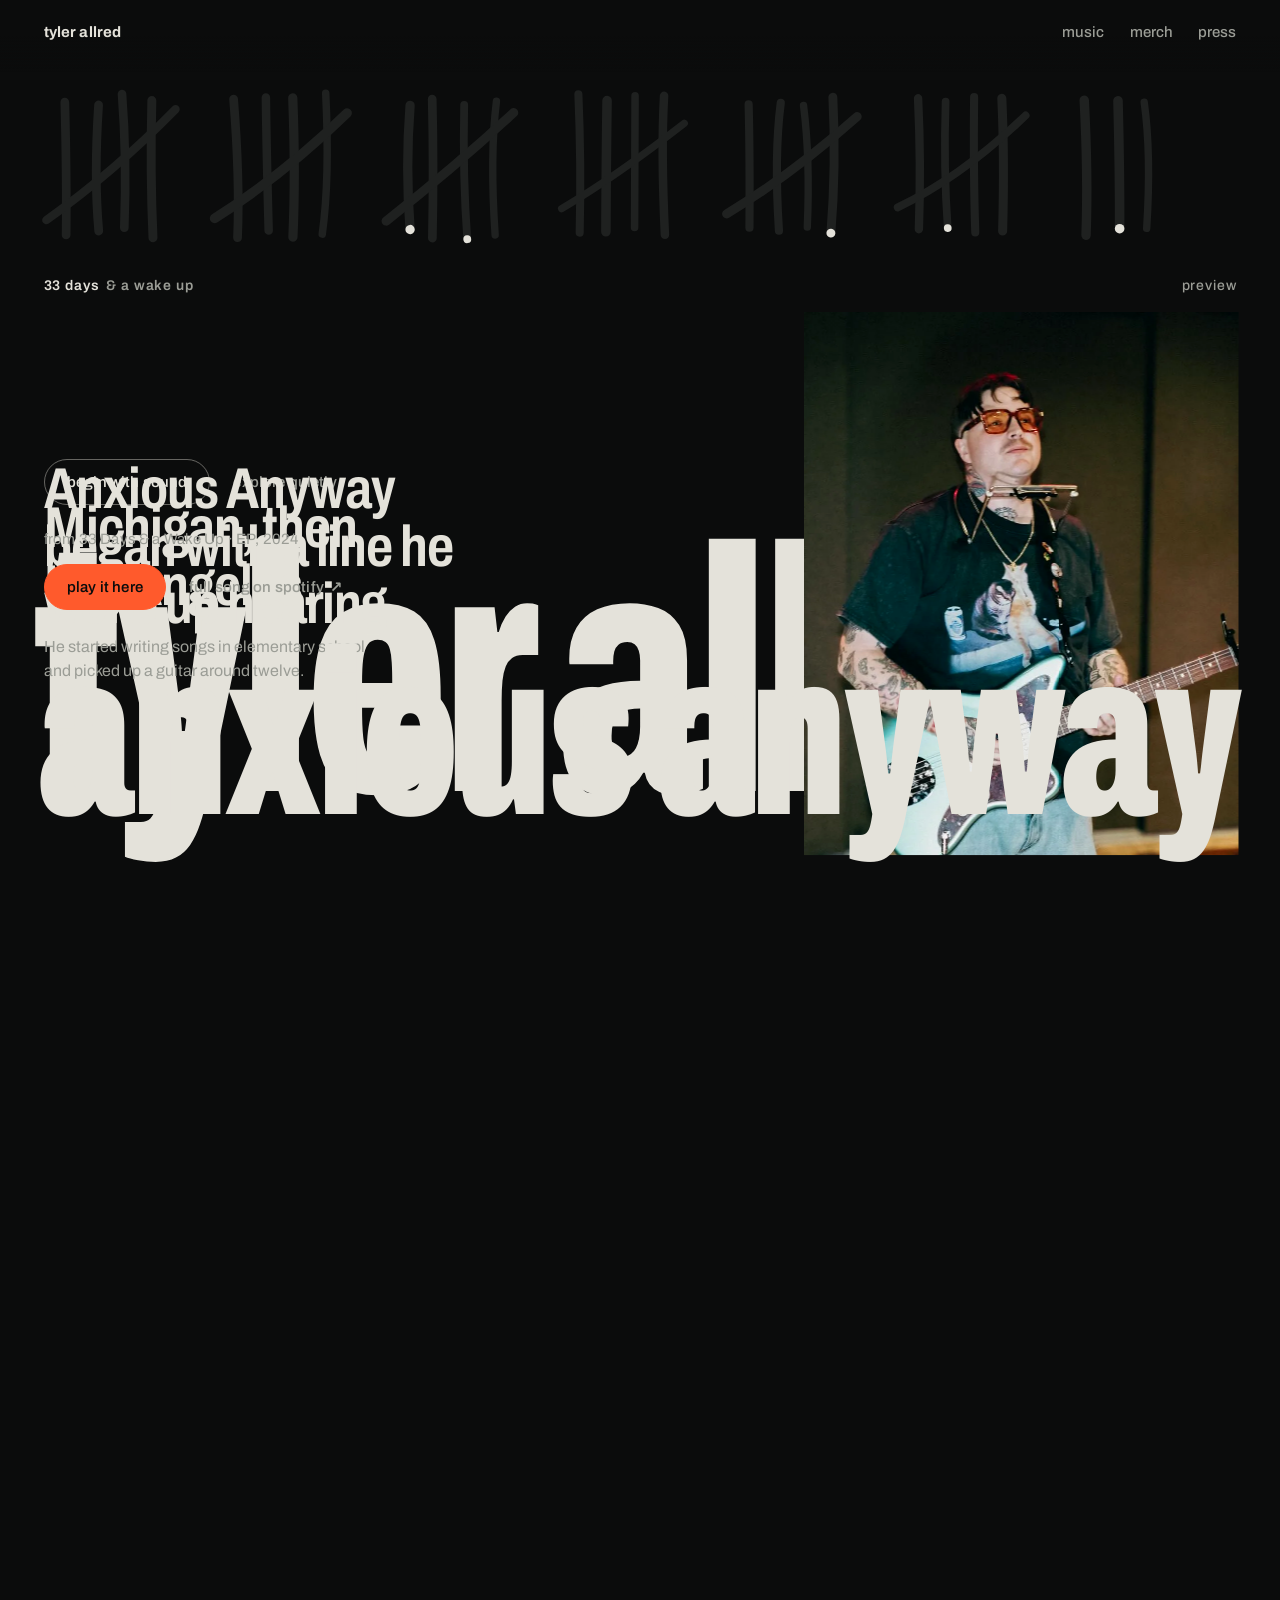
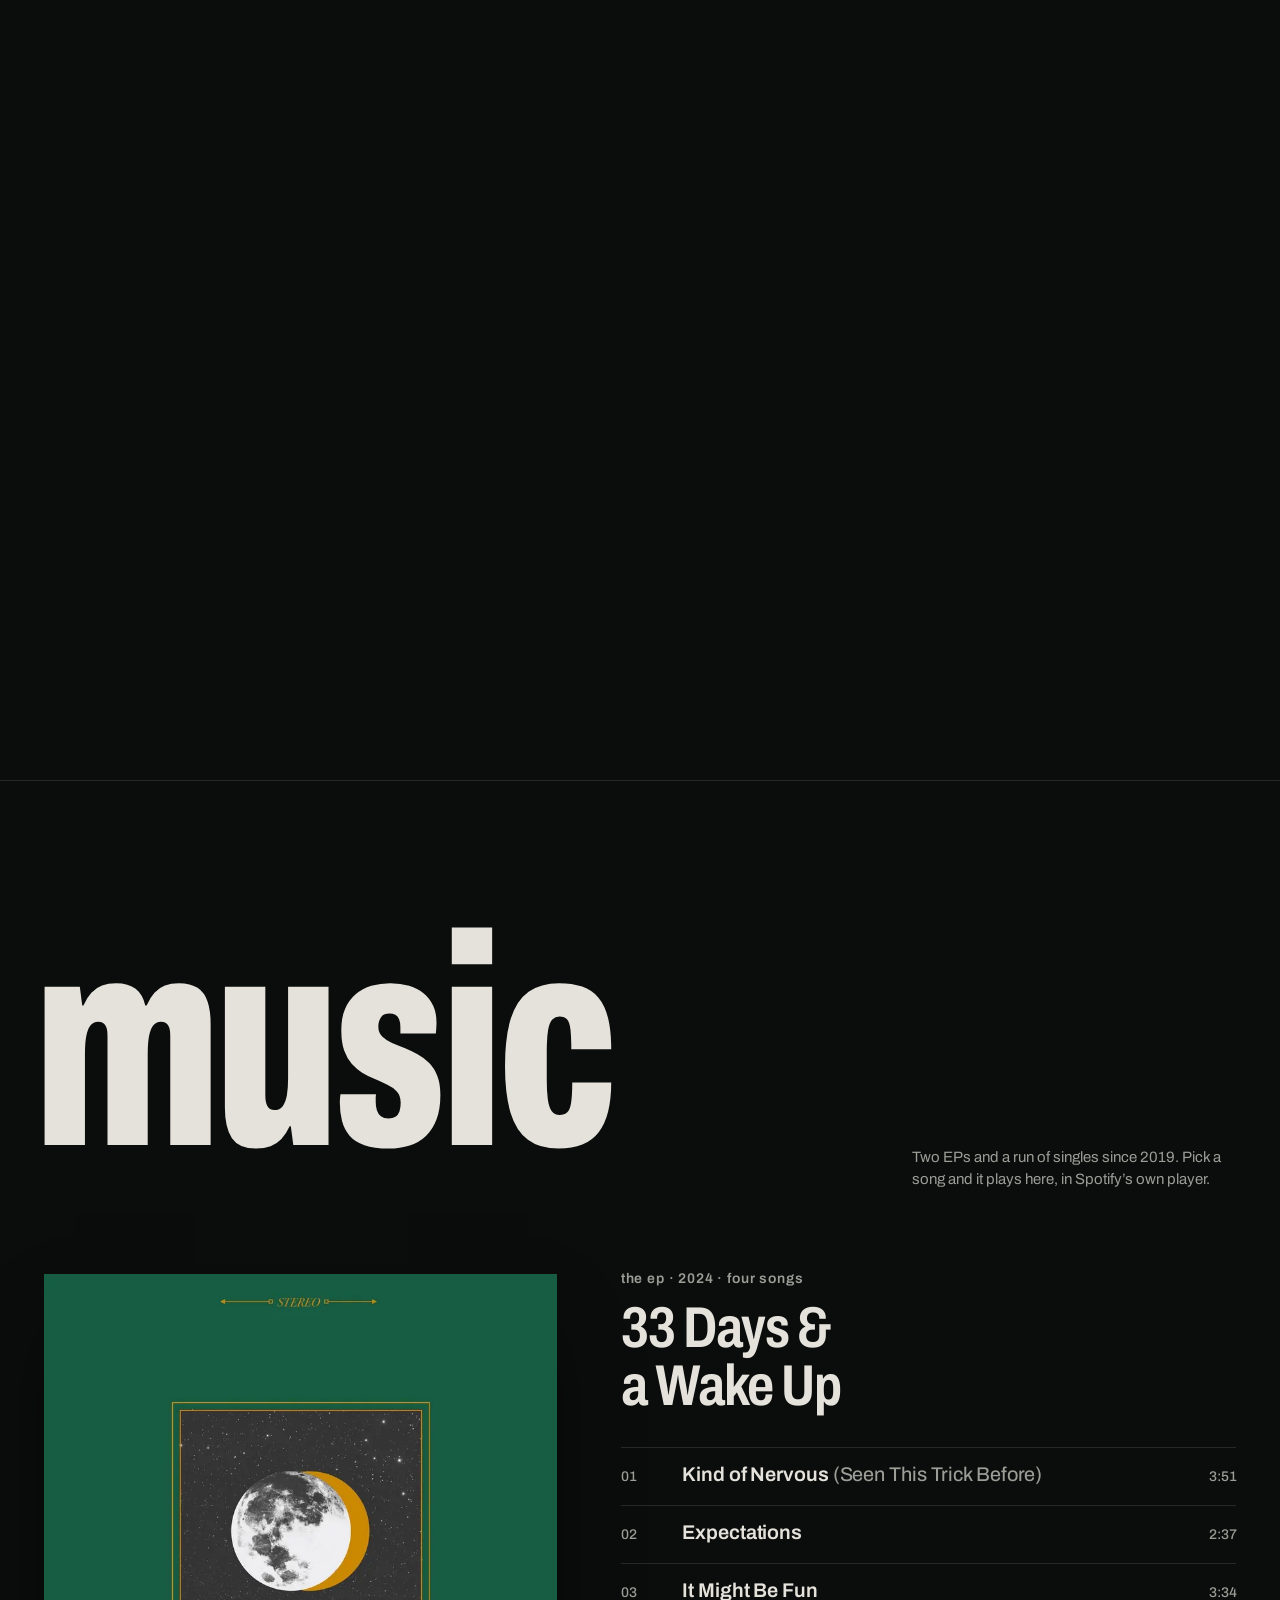
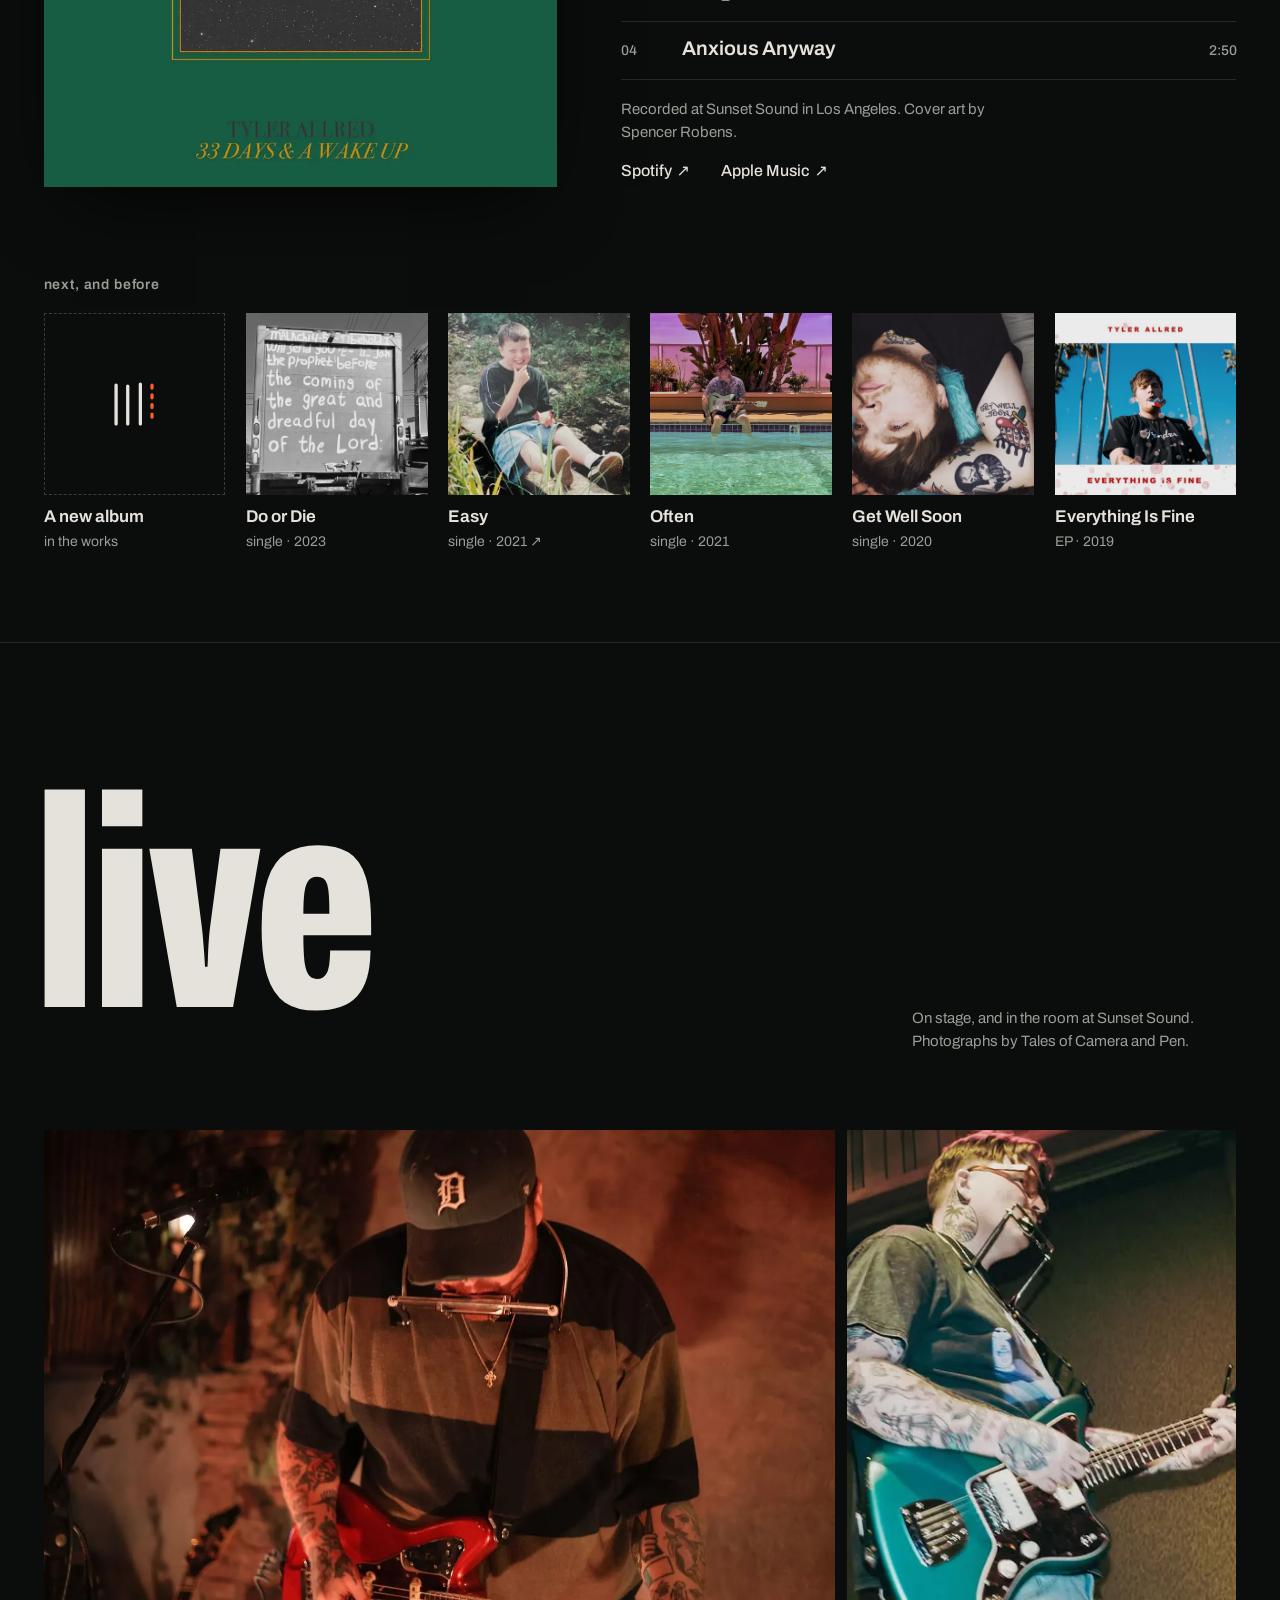
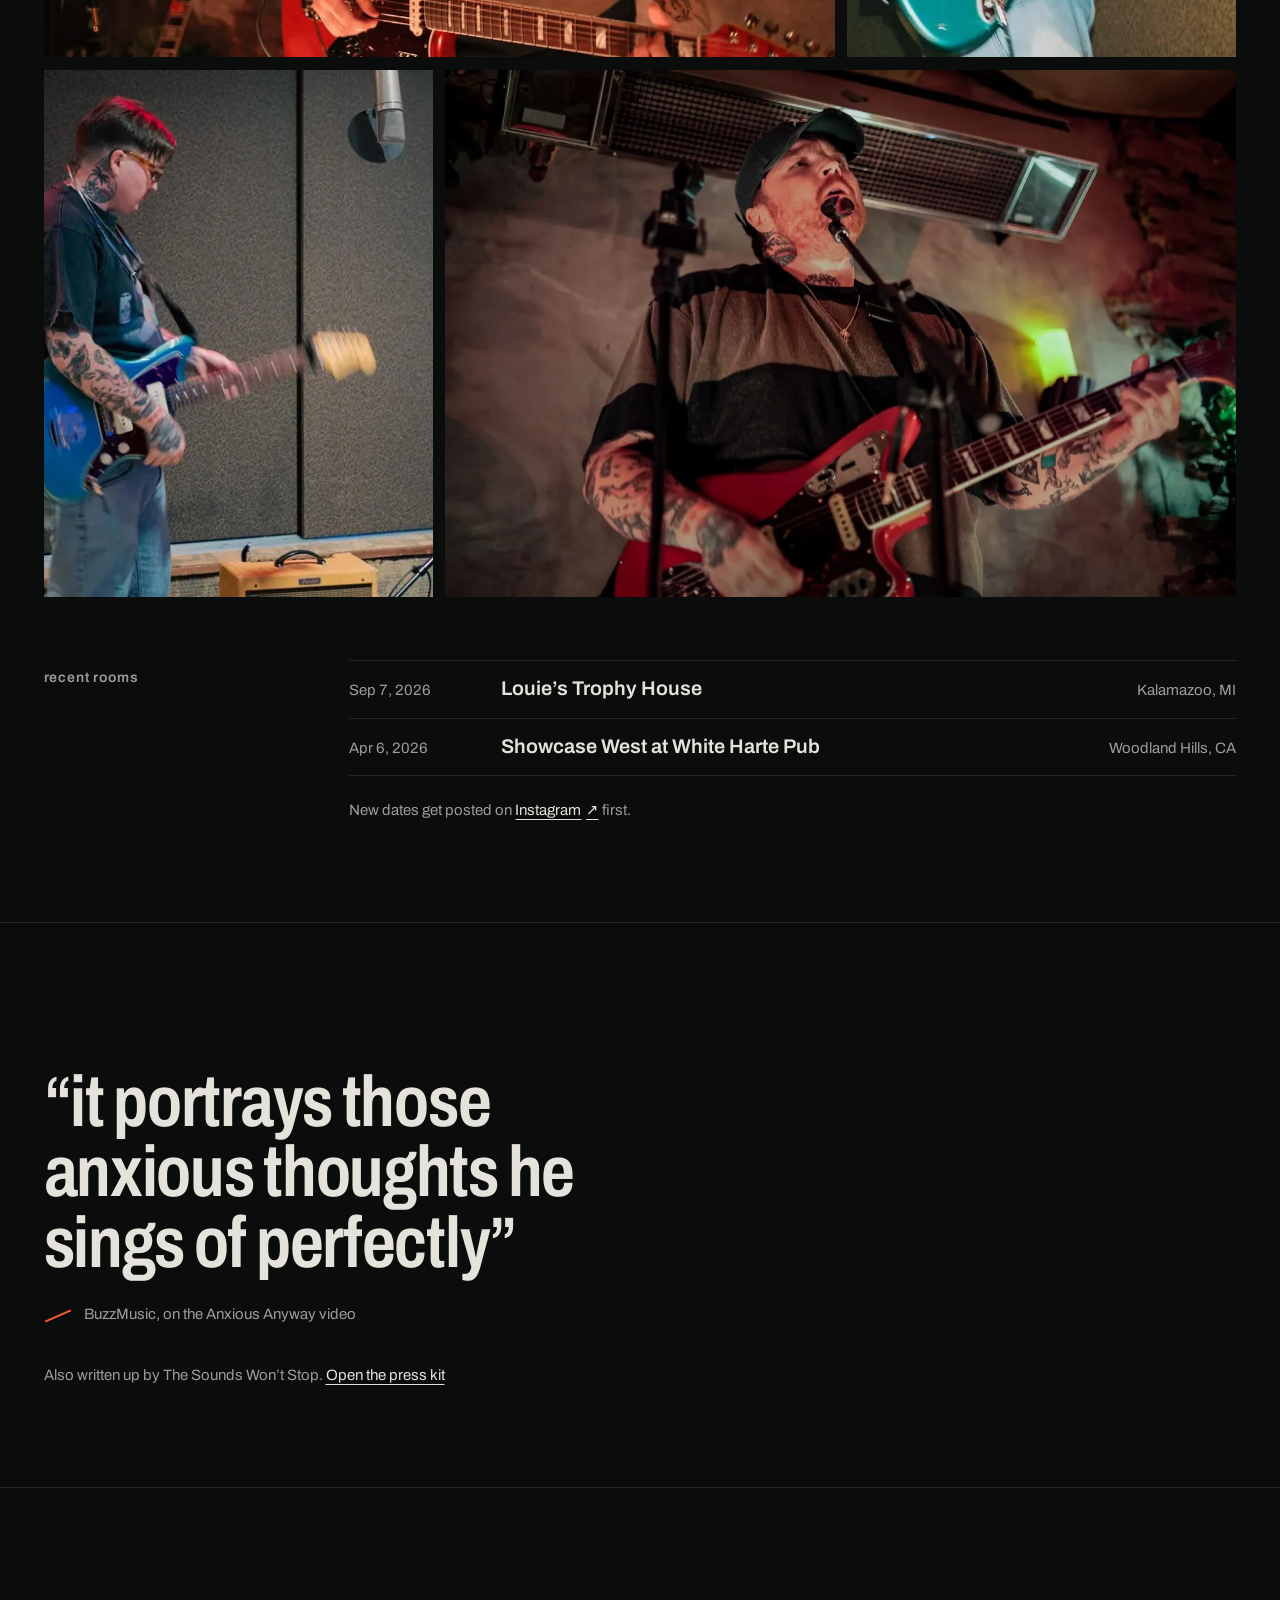
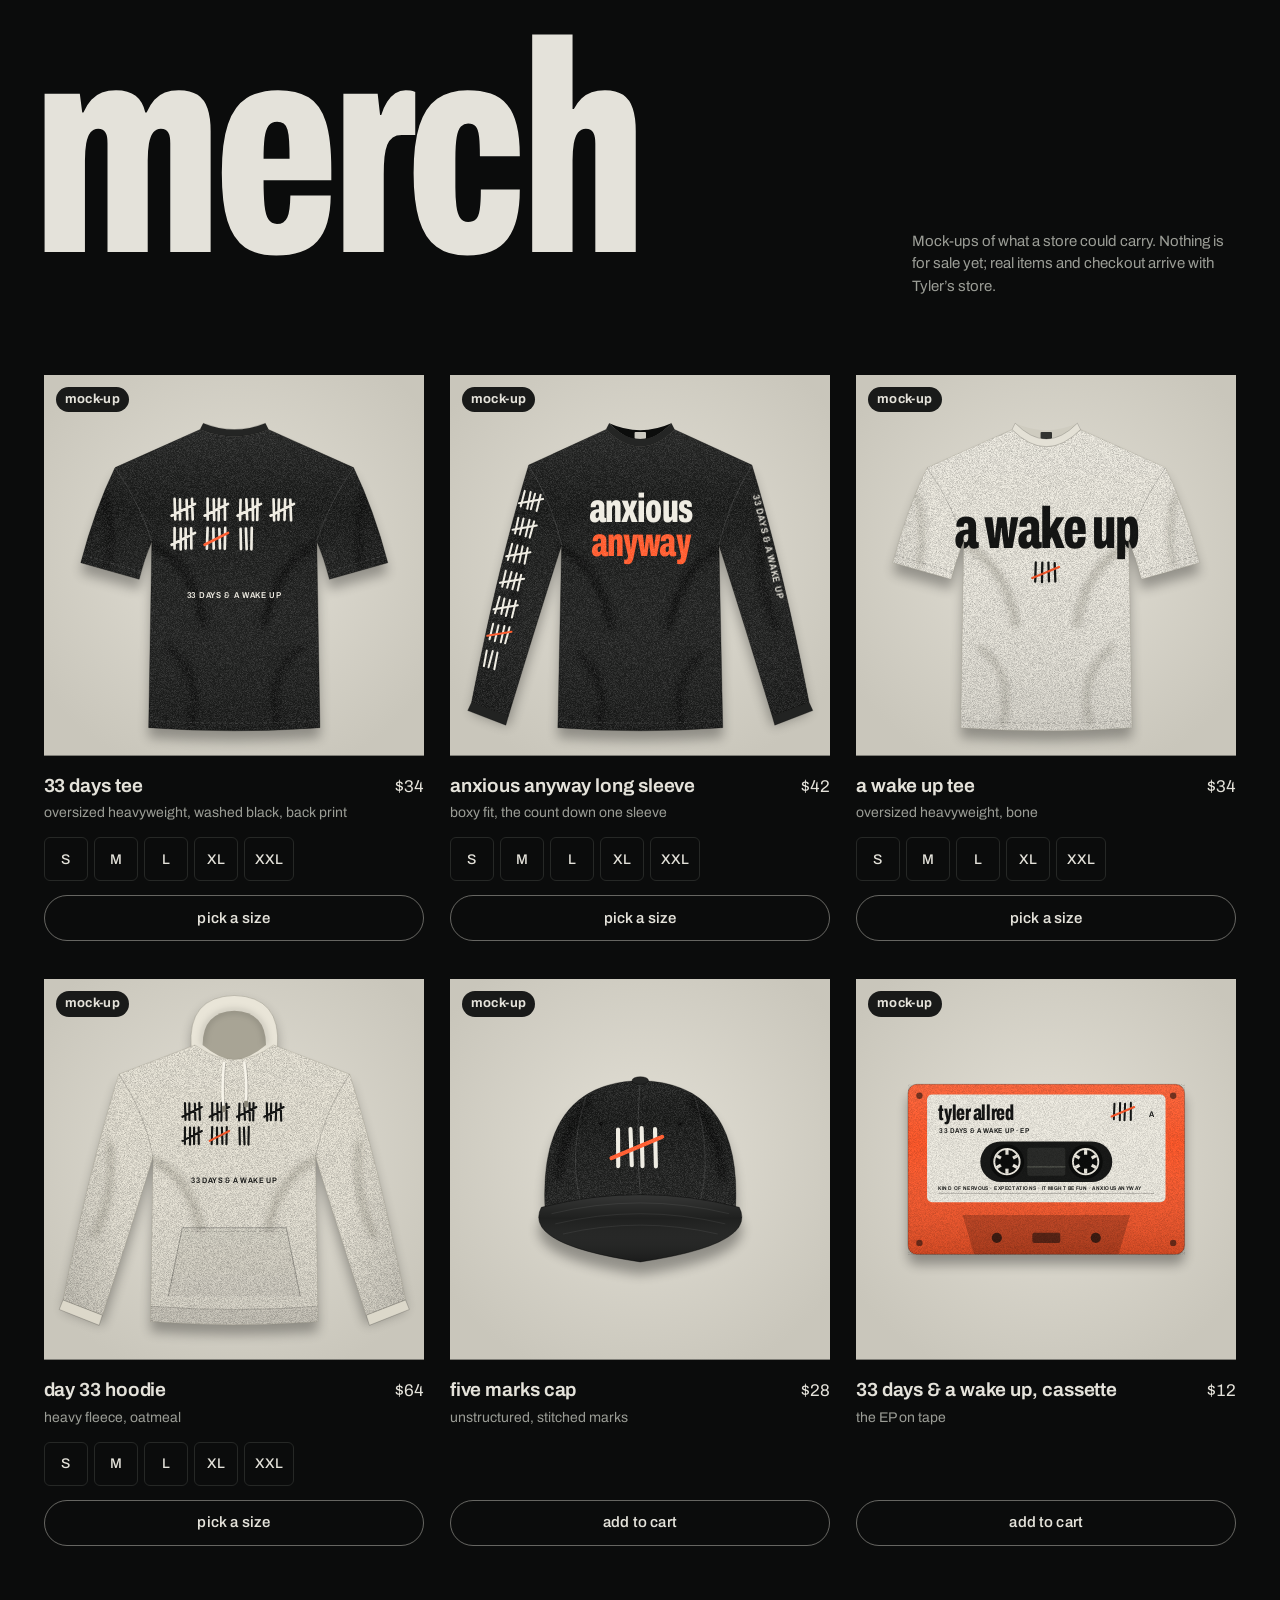
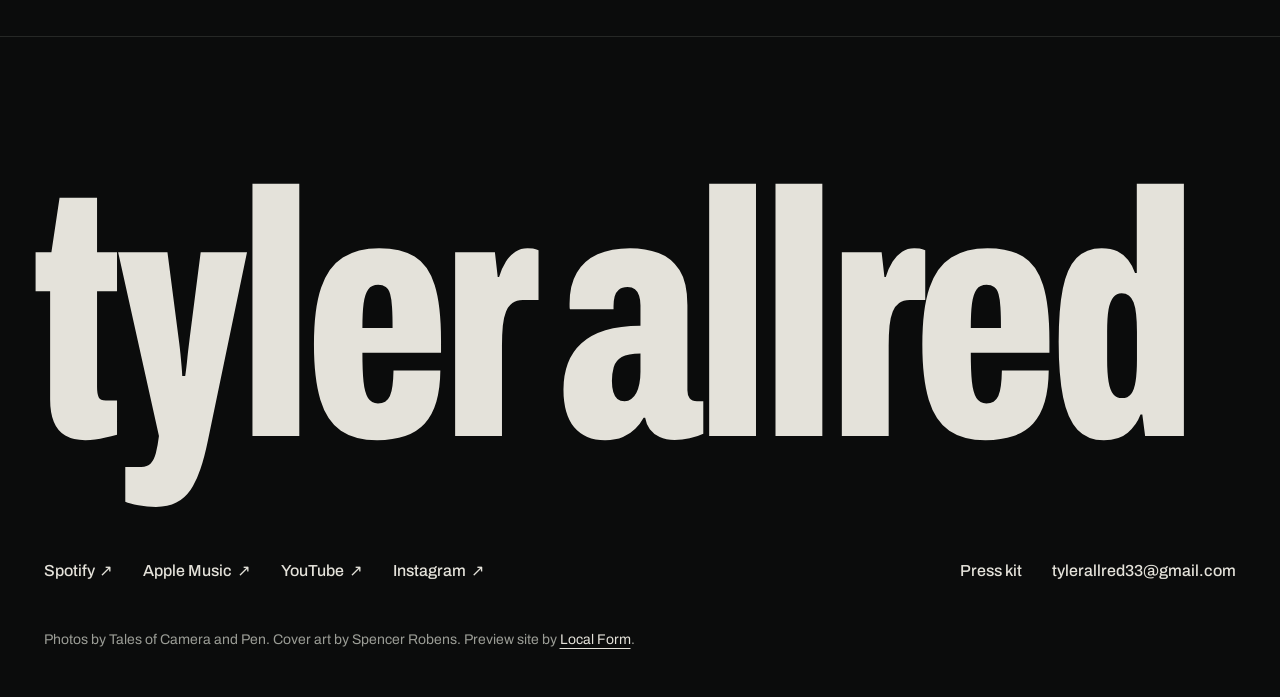
==== index.html @ e3874679 "Preview" ====
<!doctype html>
<html lang="en">
<head>
  <meta charset="utf-8" />
  <meta name="viewport" content="width=device-width, initial-scale=1, viewport-fit=cover" />
  <title>tyler allred — anxious anyway</title>
  <meta name="description" content="Tyler Allred, singer-songwriter. Anxious Anyway, from the EP 33 Days &amp; a Wake Up." />
  <meta name="robots" content="noindex" />
  <meta name="theme-color" content="#0b0c0c" />
  <meta property="og:title" content="tyler allred — anxious anyway" />
  <meta property="og:description" content="Anxious Anyway, from the EP 33 Days &amp; a Wake Up." />
  <meta property="og:image" content="https://preview.localform.online/tyler-allred-preview/img/card.jpg" />
  <link rel="icon" href="data:image/svg+xml,%3Csvg xmlns='http://www.w3.org/2000/svg' viewBox='0 0 32 32'%3E%3Crect width='32' height='32' fill='%230b0c0c'/%3E%3Cg stroke='%23e4e2da' stroke-width='2.4' stroke-linecap='round'%3E%3Cpath d='M8 7v18M13 7v18M18 7v18M23 7v18'/%3E%3Cpath stroke='%23ff5a2c' d='M4 22 28 10'/%3E%3C/g%3E%3C/svg%3E" />
  <script>
    // Choose the scrolling story before first paint; reduced motion keeps the plain flow.
    if (!matchMedia('(prefers-reduced-motion: reduce)').matches) document.documentElement.classList.add('story-on')
  </script>
  <script type="module" crossorigin src="./assets/main-Dr-VQZSm.js"></script>
  <link rel="modulepreload" crossorigin href="./assets/tally-Bx3_NikZ.js">
  <link rel="stylesheet" crossorigin href="./assets/tally-DAh5Rfpg.css">
</head>
<body>
  <header class="top">
    <a class="top-name" href="#top" aria-label="tyler allred, back to the top">tyler allred</a>
    <span class="sr">Preview site, not public yet.</span>
    <nav class="top-nav" aria-label="Site">
      <a href="#music">music</a>
      <a href="#merch" id="nav-merch" hidden>merch</a>
      <a href="press/">press</a>
      <button type="button" class="cart-btn" id="cart-open" aria-haspopup="dialog" hidden>cart <span id="cart-count">0</span></button>
    </nav>
  </header>

  <main id="top">
    <div class="story" id="story">
      <div class="stage">
        <div class="tally" id="tally" aria-hidden="true">
          <div class="tally-marks" id="tally-marks"></div>
          <p class="tally-label"><span id="tally-day">33 days</span> <span class="tally-rest" id="tally-rest">&amp; a wake up</span><span class="tally-preview">preview</span></p>
        </div>

        <div class="beats">
          <section class="beat beat-arrival" aria-labelledby="name">
            <div class="inner">
              <div class="choose fx" role="group" aria-label="How to begin" data-t="-1,-1,.03,.10">
                <button type="button" class="pill" id="with-sound" aria-pressed="false">begin with sound</button>
                <button type="button" class="pill pill-quiet" id="quietly" aria-pressed="false">explore quietly</button>
              </div>
              <h1 class="mega name fx" id="name" data-t="-1,-1,.05,.13"><span class="w">tyler</span> <span class="w">allred</span></h1>
            </div>
          </section>

          <section class="beat beat-thought" aria-label="How the song began">
            <div class="inner">
              <p class="big fx" data-t=".15,.22,.33,.39">Anxious Anyway began with a line he woke up hearing.</p>
              <p class="aside fx" data-t=".19,.25,.33,.39">Tyler was deep in writer's block, one song short of an EP. He picked up his guitar, and the song came together.</p>
            </div>
          </section>

          <section class="beat beat-person" aria-label="Tyler">
            <figure class="inner">
              <div class="photo fx" data-t=".40,.48,.58,.65" data-depth>
                <picture>
                  <source srcset="img/tyler-portrait.webp" type="image/webp" />
                  <img src="img/tyler-portrait.jpg" width="864" height="1080" decoding="async" loading="lazy"
                    alt="Tyler Allred in a recording studio, in orange-tinted glasses with a harmonica on a neck rack, playing a pale blue electric guitar." />
                </picture>
              </div>
              <figcaption class="person-copy">
                <p class="big fx" data-t=".44,.51,.58,.65">Michigan, then Los Angeles.</p>
                <p class="aside fx" data-t=".47,.53,.58,.65">He started writing songs in elementary school and picked up a guitar around twelve.</p>
              </figcaption>
            </figure>
          </section>

          <section class="beat beat-song" aria-labelledby="song">
            <div class="inner">
              <h2 class="mega song fx" id="song" data-t=".74,.82,9,9"><span class="w">anxious</span> <span class="w">anyway</span></h2>
              <p class="from fx" data-t=".78,.84,9,9">from <span class="nowrap">33 Days &amp; a Wake Up</span> · EP, 2024</p>
              <div class="song-actions fx" data-t=".80,.86,9,9">
                <button type="button" class="pill pill-hot" id="play-here">play it here</button>
                <a class="pill pill-quiet" id="listen" href="https://open.spotify.com/track/51N5VnAq6x7SX5rbxmVKDk" target="_blank" rel="noopener">
                  full song on spotify <span aria-hidden="true">↗</span><span class="sr"> (opens in a new tab)</span>
                </a>
              </div>
            </div>
          </section>
        </div>
      </div>
    </div>

    <section class="sec music" id="music" aria-labelledby="music-h">
      <div class="sec-head">
        <h2 class="mega sec-title" id="music-h">music</h2>
        <p class="sec-note">Two EPs and a run of singles since 2019. Pick a song and it plays here, in Spotify’s own player.</p>
      </div>

      <article class="ep" aria-labelledby="ep-h">
        <div class="ep-cover rise">
          <img src="img/covers/33-days-a-wake-up.webp" srcset="img/covers/33-days-a-wake-up-400.webp 400w, img/covers/33-days-a-wake-up.webp 800w" sizes="(max-width: 900px) 92vw, 42vw" width="800" height="800" loading="lazy" decoding="async"
            alt="Cover of 33 Days &amp; a Wake Up: a full moon with a gold crescent behind it, in a square of stars on deep green." />
        </div>
        <div class="ep-body rise">
          <p class="kicker">the EP · 2024 · four songs</p>
          <h3 class="big ep-title" id="ep-h">33 Days &amp; a Wake Up</h3>
          <ol class="tracks">
            <li><a class="track" href="https://open.spotify.com/track/3wuXVwHataJVHq0PpX9Mal" data-uri="spotify:track:3wuXVwHataJVHq0PpX9Mal" target="_blank" rel="noopener">
              <span class="track-n">01</span><span class="track-t">Kind of Nervous <span class="track-sub">(Seen This Trick Before)</span></span><span class="track-d">3:51</span><span class="sr"> (plays in the Spotify player)</span></a></li>
            <li><a class="track" href="https://open.spotify.com/track/4MFLGZh41siDweZuK8DmyN" data-uri="spotify:track:4MFLGZh41siDweZuK8DmyN" target="_blank" rel="noopener">
              <span class="track-n">02</span><span class="track-t">Expectations</span><span class="track-d">2:37</span><span class="sr"> (plays in the Spotify player)</span></a></li>
            <li><a class="track" href="https://open.spotify.com/track/07Sm52aDtSo7yb7LFjetUd" data-uri="spotify:track:07Sm52aDtSo7yb7LFjetUd" target="_blank" rel="noopener">
              <span class="track-n">03</span><span class="track-t">It Might Be Fun</span><span class="track-d">3:34</span><span class="sr"> (plays in the Spotify player)</span></a></li>
            <li><a class="track" href="https://open.spotify.com/track/51N5VnAq6x7SX5rbxmVKDk" data-uri="spotify:track:51N5VnAq6x7SX5rbxmVKDk" target="_blank" rel="noopener">
              <span class="track-n">04</span><span class="track-t">Anxious Anyway</span><span class="track-d">2:50</span><span class="sr"> (plays in the Spotify player)</span></a></li>
          </ol>
          <p class="ep-credit">Recorded at Sunset Sound in Los Angeles. Cover art by Spencer Robens.</p>
          <ul class="links">
            <li><a href="https://open.spotify.com/artist/2QXPR6XeduBU3eRzJZH6ht" target="_blank" rel="noopener">Spotify <span aria-hidden="true">↗</span><span class="sr"> (opens in a new tab)</span></a></li>
            <li><a href="https://music.apple.com/us/album/33-days-a-wake-up-ep/1755292474" target="_blank" rel="noopener">Apple Music <span aria-hidden="true">↗</span><span class="sr"> (opens in a new tab)</span></a></li>
          </ul>
        </div>
      </article>

      <h3 class="kicker rels-h">next, and before</h3>
      <ul class="rels rise">
        <li><div class="rel rel-next">
          <span class="rel-art"><svg viewBox="0 0 100 100" aria-hidden="true" focusable="false"><g fill="none" stroke-width="3.4" stroke-linecap="round"><path stroke="currentColor" d="M31 30v40M43 31v39M56 29v41"/><path class="hot" stroke-dasharray="3 7" d="M68 30v40"/></g></svg></span>
          <span class="rel-t">A new album</span><span class="rel-y">in the works</span></div></li>
        <li><a class="rel" href="https://open.spotify.com/track/0AIK1VSdHE3WedEwKrzLdx" data-uri="spotify:track:0AIK1VSdHE3WedEwKrzLdx" target="_blank" rel="noopener">
          <span class="rel-art"><img src="img/covers/do-or-die-400.webp" srcset="img/covers/do-or-die-400.webp 400w, img/covers/do-or-die.webp 800w" sizes="(max-width: 640px) 46vw, (max-width: 1100px) 31vw, 16vw" width="400" height="400" loading="lazy" decoding="async" alt="Cover of Do or Die: hand-painted scripture on the back of a box truck, in black and white." /></span>
          <span class="rel-t">Do or Die</span><span class="rel-y">single · 2023<span class="sr"> (plays in the Spotify player)</span></span></a></li>
        <li><a class="rel" href="https://music.apple.com/us/album/easy-single/1581706644" target="_blank" rel="noopener">
          <span class="rel-art"><img src="img/covers/easy-400.webp" srcset="img/covers/easy-400.webp 400w, img/covers/easy.webp 800w" sizes="(max-width: 640px) 46vw, (max-width: 1100px) 31vw, 16vw" width="400" height="400" loading="lazy" decoding="async" alt="Cover of Easy: an old snapshot of a boy sitting in the grass, grinning." /></span>
          <span class="rel-t">Easy</span><span class="rel-y">single · 2021 <span aria-hidden="true">↗</span><span class="sr"> (opens Apple Music in a new tab)</span></span></a></li>
        <li><a class="rel" href="https://open.spotify.com/track/3zlXCspcvV9x1PpAUQ2BAk" data-uri="spotify:track:3zlXCspcvV9x1PpAUQ2BAk" target="_blank" rel="noopener">
          <span class="rel-art"><img src="img/covers/often-400.webp" srcset="img/covers/often-400.webp 400w, img/covers/often.webp 800w" sizes="(max-width: 640px) 46vw, (max-width: 1100px) 31vw, 16vw" width="400" height="400" loading="lazy" decoding="async" alt="Cover of Often: Tyler sitting at the edge of a pool with a guitar, under a pink sky." /></span>
          <span class="rel-t">Often</span><span class="rel-y">single · 2021<span class="sr"> (plays in the Spotify player)</span></span></a></li>
        <li><a class="rel" href="https://open.spotify.com/track/5mWN9fLxlbOcG7AyMBHGYs" data-uri="spotify:track:5mWN9fLxlbOcG7AyMBHGYs" target="_blank" rel="noopener">
          <span class="rel-art"><img src="img/covers/get-well-soon-400.webp" srcset="img/covers/get-well-soon-400.webp 400w, img/covers/get-well-soon.webp 800w" sizes="(max-width: 640px) 46vw, (max-width: 1100px) 31vw, 16vw" width="400" height="400" loading="lazy" decoding="async" alt="Cover of Get Well Soon: a close photo of a tattoo that reads get well soon." /></span>
          <span class="rel-t">Get Well Soon</span><span class="rel-y">single · 2020<span class="sr"> (plays in the Spotify player)</span></span></a></li>
        <li><a class="rel" href="https://open.spotify.com/track/3Wkx4gJO7dzQY3euJg8Cpr" data-uri="spotify:track:3Wkx4gJO7dzQY3euJg8Cpr" target="_blank" rel="noopener">
          <span class="rel-art"><img src="img/covers/everything-is-fine-400.webp" srcset="img/covers/everything-is-fine-400.webp 400w, img/covers/everything-is-fine.webp 800w" sizes="(max-width: 640px) 46vw, (max-width: 1100px) 31vw, 16vw" width="400" height="400" loading="lazy" decoding="async" alt="Cover of Everything Is Fine: Tyler under palm trees and a blue sky." /></span>
          <span class="rel-t">Everything Is Fine</span><span class="rel-y">EP · 2019<span class="sr"> (plays in the Spotify player)</span></span></a></li>
      </ul>
    </section>

    <section class="sec live" id="live" aria-labelledby="live-h">
      <div class="sec-head">
        <h2 class="mega sec-title" id="live-h">live</h2>
        <p class="sec-note">On stage, and in the room at Sunset Sound. Photographs by Tales of Camera and Pen.</p>
      </div>
      <div class="shots-grid">
        <figure class="shot shot-wide rise"><img src="img/live-1.webp" srcset="img/live-1-720.webp 720w, img/live-1.webp 1364w" sizes="(max-width: 640px) 92vw, 62vw" width="1364" height="908" loading="lazy" decoding="async"
          alt="Tyler Allred on stage in warm red light, head down under a ball cap, playing a red electric guitar with a harmonica on a neck rack." /></figure>
        <figure class="shot rise"><img src="img/studio-1.webp" srcset="img/studio-1-720.webp 720w, img/studio-1.webp 1440w" sizes="(max-width: 640px) 46vw, 31vw" width="1440" height="1080" loading="lazy" decoding="async"
          alt="Tyler in the studio from below, playing a teal electric guitar." /></figure>
        <figure class="shot rise"><img src="img/studio-3.webp" srcset="img/studio-3-720.webp 720w, img/studio-3.webp 1440w" sizes="(max-width: 640px) 46vw, 31vw" width="1440" height="1080" loading="lazy" decoding="async"
          alt="Tyler standing under a hanging studio microphone, looking down at a blue electric guitar." /></figure>
        <figure class="shot shot-wide rise"><img src="img/live-3.webp" srcset="img/live-3-720.webp 720w, img/live-3.webp 1364w" sizes="(max-width: 640px) 92vw, 62vw" width="1364" height="908" loading="lazy" decoding="async"
          alt="Tyler singing into a microphone on a small stage, red guitar in hand." /></figure>
      </div>
      <div class="rooms rise">
        <h3 class="kicker">recent rooms</h3>
        <ul class="room-list">
          <li><span class="room-d">Sep 7, 2026</span><span class="room-v">Louie’s Trophy House</span><span class="room-c">Kalamazoo, MI</span></li>
          <li><span class="room-d">Apr 6, 2026</span><span class="room-v">Showcase West at White Harte Pub</span><span class="room-c">Woodland Hills, CA</span></li>
        </ul>
        <p class="room-note">New dates get posted on <a href="https://www.instagram.com/tylerallredmusic/" target="_blank" rel="noopener">Instagram <span aria-hidden="true">↗</span><span class="sr"> (opens in a new tab)</span></a> first.</p>
      </div>
    </section>

    <section class="sec said" aria-label="Press">
      <figure class="quote rise">
        <blockquote class="big">“it portrays those anxious thoughts he sings of perfectly”</blockquote>
        <figcaption>BuzzMusic, on the Anxious Anyway video</figcaption>
      </figure>
      <p class="said-more rise">Also written up by The Sounds Won’t Stop. <a href="press/">Open the press kit</a></p>
    </section>

    <section class="sec merch" id="merch" aria-labelledby="merch-h" hidden>
      <div class="sec-head">
        <h2 class="mega sec-title" id="merch-h">merch</h2>
        <p class="sec-note" id="merch-note"></p>
      </div>
      <ul class="merch-grid" id="merch-grid"></ul>
    </section>

    <footer class="end" id="end">
      <p class="mega end-name"><span class="w">tyler</span> <span class="w">allred</span></p>
      <div class="end-cols">
        <nav aria-label="Listen and follow">
          <ul class="links">
            <li><a href="https://open.spotify.com/artist/2QXPR6XeduBU3eRzJZH6ht" target="_blank" rel="noopener">Spotify <span aria-hidden="true">↗</span><span class="sr"> (opens in a new tab)</span></a></li>
            <li><a href="https://music.apple.com/us/artist/tyler-allred/1455979250" target="_blank" rel="noopener">Apple Music <span aria-hidden="true">↗</span><span class="sr"> (opens in a new tab)</span></a></li>
            <li><a href="https://www.youtube.com/watch?v=qlzAt-B2IPk" target="_blank" rel="noopener">YouTube <span aria-hidden="true">↗</span><span class="sr"> (opens in a new tab)</span></a></li>
            <li><a href="https://www.instagram.com/tylerallredmusic/" target="_blank" rel="noopener">Instagram <span aria-hidden="true">↗</span><span class="sr"> (opens in a new tab)</span></a></li>
          </ul>
        </nav>
        <ul class="links">
          <li><a href="press/">Press kit</a></li>
          <li><a href="mailto:tylerallred33@gmail.com">tylerallred33@gmail.com</a></li>
        </ul>
      </div>
      <p class="end-fine">Photos by Tales of Camera and Pen. Cover art by Spencer Robens. Preview site by <a href="https://localform.online" target="_blank" rel="noopener">Local Form<span class="sr"> (opens in a new tab)</span></a>.</p>
    </footer>
  </main>

  <dialog class="cart" id="cart" aria-labelledby="cart-h">
    <div class="cart-head">
      <h2 id="cart-h">cart</h2>
      <button type="button" class="text-btn" id="cart-close">close</button>
    </div>
    <ul class="cart-lines" id="cart-lines"></ul>
    <p class="cart-empty" id="cart-empty">Nothing in here yet.</p>
    <div class="cart-foot">
      <p class="cart-total"><span>subtotal</span><span id="cart-total">$0</span></p>
      <button type="button" class="pill pill-hot cart-checkout" id="cart-checkout">check out</button>
      <p class="cart-msg" id="cart-msg" aria-live="polite"></p>
    </div>
  </dialog>

  <aside class="dock" id="dock" aria-label="Sound" hidden></aside>

<script>/* lf-open: counts a tagged preview link being opened (?r=). No cookies. Local Form */(function(){try{var r=new URLSearchParams(location.search).get('r');if(!r||!navigator.sendBeacon||sessionStorage.getItem('lf-open'))return;sessionStorage.setItem('lf-open','1');navigator.sendBeacon('https://localform.online/api/open',JSON.stringify({r:r,s:location.pathname.split('/')[1]||location.hostname,d:matchMedia('(pointer:coarse)').matches?'phone':'desktop'}))}catch(e){}})();</script>
</body>
</html>
---- assets/tally-DAh5Rfpg.css ----
@font-face{font-family:Archivo Variable;font-style:normal;font-display:swap;font-weight:100 900;font-stretch:62% 125%;src:url(./archivo-vietnamese-wdth-normal-rJmnGBSt.woff2) format("woff2-variations");unicode-range:U+0102-0103,U+0110-0111,U+0128-0129,U+0168-0169,U+01A0-01A1,U+01AF-01B0,U+0300-0301,U+0303-0304,U+0308-0309,U+0323,U+0329,U+1EA0-1EF9,U+20AB}@font-face{font-family:Archivo Variable;font-style:normal;font-display:swap;font-weight:100 900;font-stretch:62% 125%;src:url(./archivo-latin-ext-wdth-normal-7khWdh9v.woff2) format("woff2-variations");unicode-range:U+0100-02BA,U+02BD-02C5,U+02C7-02CC,U+02CE-02D7,U+02DD-02FF,U+0304,U+0308,U+0329,U+1D00-1DBF,U+1E00-1E9F,U+1EF2-1EFF,U+2020,U+20A0-20AB,U+20AD-20C0,U+2113,U+2C60-2C7F,U+A720-A7FF}@font-face{font-family:Archivo Variable;font-style:normal;font-display:swap;font-weight:100 900;font-stretch:62% 125%;src:url(./archivo-latin-wdth-normal-DY7AcnAa.woff2) format("woff2-variations");unicode-range:U+0000-00FF,U+0131,U+0152-0153,U+02BB-02BC,U+02C6,U+02DA,U+02DC,U+0304,U+0308,U+0329,U+2000-206F,U+20AC,U+2122,U+2191,U+2193,U+2212,U+2215,U+FEFF,U+FFFD}:root{--bg: #0b0c0c;--fg: #e4e2da;--muted: #9b9d96;--line: #262826;--panel: #121413;--hot: #ff5a2c;--gut: clamp(20px, 3.4vw, 56px);--font: "Archivo Variable", "Archivo", ui-sans-serif, system-ui, -apple-system, "Segoe UI", sans-serif;color-scheme:dark}*,*:before,*:after{box-sizing:border-box}html{background:var(--bg);overflow-x:hidden;overflow-x:clip;overscroll-behavior-x:none;touch-action:manipulation;-webkit-text-size-adjust:100%;text-size-adjust:100%;scroll-behavior:smooth}@media(prefers-reduced-motion:reduce){html{scroll-behavior:auto}}body{margin:0;background:var(--bg);color:var(--fg);font-family:var(--font);font-weight:400;font-size:16px;line-height:1.5;-webkit-font-smoothing:antialiased;-moz-osx-font-smoothing:grayscale;text-rendering:optimizeLegibility;overflow-x:clip}h1,h2,h3,p,figure,ul{margin:0}ul{padding:0;list-style:none}img{display:block;max-width:100%;height:auto}a,button{color:inherit;font:inherit;-webkit-tap-highlight-color:transparent}button{cursor:pointer}[hidden]{display:none!important}:focus{outline:none}:focus-visible{outline:2px solid var(--fg);outline-offset:4px;border-radius:3px}.sr{position:absolute!important;width:1px;height:1px;overflow:hidden;clip:rect(0 0 0 0);clip-path:inset(50%);white-space:nowrap}.nowrap{white-space:nowrap}.mega{font-variation-settings:"wdth" 62;font-stretch:62%;font-weight:800;font-size:min(27.2vw,44vh);line-height:.8;letter-spacing:-.022em;text-transform:lowercase;white-space:nowrap;margin-left:-.035em;padding-bottom:.13em}.song{font-size:min(18.4vw,34vh)}.mega,.story-on .mega.fx{pointer-events:none}.big{font-variation-settings:"wdth" 78;font-stretch:78%;font-weight:650;font-size:clamp(31px,4.5vw,78px);line-height:1;letter-spacing:-.018em;max-width:17ch;text-wrap:balance}.aside{max-width:38ch;margin-top:clamp(14px,1.6vw,26px);color:var(--muted);font-size:clamp(16px,1.15vw,19px);line-height:1.5;text-wrap:pretty}.pill{display:inline-flex;align-items:center;justify-content:center;gap:.4em;min-height:46px;padding:0 22px;border:1px solid rgba(228,226,218,.42);border-radius:999px;background:none;color:var(--fg);font-size:15px;font-weight:550;letter-spacing:.01em;text-decoration:none;white-space:nowrap;transition:background-color .25s ease,color .25s ease,border-color .25s ease}.pill[aria-pressed=true]{background:var(--fg);color:var(--bg);border-color:var(--fg)}.pill-quiet{border-color:transparent;color:var(--muted);padding:0 6px}.pill-quiet[aria-pressed=true]{background:none;color:var(--fg);border-color:transparent}.pill-hot{background:var(--hot);border-color:var(--hot);color:#0b0c0c}@media(hover:hover){.pill:hover{background:var(--fg);color:var(--bg);border-color:var(--fg)}.pill-quiet:hover{background:none;color:var(--fg);border-color:transparent}.pill-hot:hover{background:var(--fg);border-color:var(--fg)}}.pill:disabled{opacity:.4;cursor:default}.text-btn{min-height:44px;padding:0 4px;background:none;border:0;color:var(--muted);font-size:14px}.text-btn:hover{color:var(--fg)}.top{position:fixed;inset:0 0 auto 0;z-index:20;display:flex;align-items:center;justify-content:space-between;padding:10px var(--gut) 18px;background:linear-gradient(var(--bg) 50%,rgba(11,12,12,0));pointer-events:none}.top a,.top button{pointer-events:auto}.top-name{display:inline-flex;align-items:center;min-height:44px;font-weight:700;font-size:15px;letter-spacing:.01em;text-decoration:none;opacity:0;visibility:hidden;transition:opacity .4s ease,visibility .4s}.past-arrival .top-name{opacity:1;visibility:visible}.top-nav{display:flex;align-items:center;gap:clamp(14px,2vw,28px);margin-left:auto}.top-nav a,.cart-btn{display:inline-flex;align-items:center;min-height:44px;background:none;border:0;padding:0;color:var(--muted);font-size:15px;font-weight:500;text-decoration:none;transition:color .25s ease}.top-nav a:hover,.cart-btn:hover{color:var(--fg)}.cart-btn{color:var(--fg);gap:7px}.cart-btn span{display:inline-grid;place-items:center;min-width:22px;height:22px;padding:0 6px;border-radius:999px;background:var(--hot);color:#0b0c0c;font-size:12px;font-weight:700;font-variant-numeric:tabular-nums}.tally{padding:76px var(--gut) 0}.tally-marks{transition:opacity .9s ease}.tally-marks svg{display:block;width:100%;height:auto;overflow:visible}.t-ghost{stroke:#1f2120}.t-ink{stroke:var(--fg);transition:stroke .5s ease}.t-ink.is-latest{stroke:var(--hot)}.tally.is-wake .tally-marks{opacity:.3}.tally-label{display:flex;gap:.5em;margin-top:clamp(10px,1.2vw,18px);font-size:14px;font-weight:600;letter-spacing:.06em;text-transform:lowercase;font-variant-numeric:tabular-nums}.tally-rest{color:var(--muted);transition:color .5s ease}.tally-preview{margin-left:auto;color:var(--muted);font-weight:500}.tally.is-wake .tally-rest{color:var(--hot)}.beat{padding:clamp(56px,12vh,140px) var(--gut)}.beat-arrival .inner{display:flex;flex-direction:column;gap:28px}.choose,.song-actions{display:flex;flex-wrap:wrap;align-items:center;gap:10px 16px}.photo img{width:100%;aspect-ratio:4 / 5;object-fit:cover;object-position:50% 30%;background:var(--panel);filter:contrast(1.06)}.beat-person .inner{display:grid;gap:28px}.beat-person .photo{width:min(420px,100%)}.from{color:var(--muted);font-size:15px;letter-spacing:.01em}.beat-song .inner{display:flex;flex-direction:column;gap:22px}.mega .w{display:inline}.story-on .story{position:relative;height:620vh;height:620svh}.story-on .stage{position:sticky;top:0;height:100vh;height:100svh;display:grid;grid-template-rows:auto minmax(0,1fr);overflow:hidden}.story-on .beats{position:relative;container-type:size}@supports (height: 1cqh){.story-on .beat .mega{font-size:min(27.2vw,44vh,calc((100cqh - 190px) / .95))}.story-on .beat .song{font-size:min(18.4vw,34vh,calc((100cqh - 230px) / .95))}}.story-on .beat{position:absolute;top:0;right:0;bottom:0;left:0;padding:clamp(18px,3vh,40px) var(--gut) clamp(22px,4.5vh,48px);pointer-events:none}.story-on .beat .inner{height:100%}.story-on .fx{opacity:0;will-change:opacity,transform;pointer-events:auto}.story-on .fx.is-off{pointer-events:none}.story-on .beat-arrival .fx{opacity:1}.story-on .beat-arrival .inner,.story-on .beat-song .inner{display:flex;flex-direction:column;justify-content:flex-end;gap:clamp(18px,3.4vh,40px)}.story-on .beat-song .inner{gap:0}.story-on .beat-song .from{order:-2;margin-bottom:14px}.story-on .beat-song .song-actions{order:-1;margin-bottom:clamp(18px,3.4vh,40px)}.story-on .beat-thought .inner{display:flex;flex-direction:column;justify-content:center}.story-on .beat-person .inner{display:grid;grid-template-columns:minmax(0,1fr) auto;gap:var(--gut);align-items:end}.story-on .beat-person .person-copy{align-self:center}.story-on .beat-person .photo{order:2;height:100%;width:auto;aspect-ratio:4 / 5;transform-origin:50% 70%}.story-on .beat-person .photo{position:relative;overflow:hidden}.story-on .beat-person .photo picture,.story-on .beat-person .photo img{position:absolute;top:0;right:0;bottom:0;left:0;display:block;height:100%;width:100%}.sec{padding:clamp(80px,16vh,180px) var(--gut) clamp(60px,10vh,120px);border-top:1px solid var(--line);scroll-margin-top:20px}.sec-head{display:flex;flex-wrap:wrap;align-items:flex-end;justify-content:space-between;gap:20px 40px;margin-bottom:clamp(32px,5vw,64px)}.sec-title{font-size:min(24vw,300px)}.sec-note{max-width:36ch;color:var(--muted);font-size:15px;padding-bottom:.9em}.kicker{color:var(--muted);font-size:14px;font-weight:600;letter-spacing:.06em;text-transform:lowercase}.story-on .rise{opacity:0;transform:translate3d(0,22px,0);transition:opacity .9s ease,transform .9s cubic-bezier(.2,.7,.2,1)}.story-on .rise.is-in{opacity:1;transform:none}.ep{display:grid;grid-template-columns:minmax(0,5fr) minmax(0,6fr);gap:clamp(28px,5vw,88px);align-items:center}.ep-cover img{width:100%;box-shadow:0 30px 80px -30px #000000e6}.ep-title{max-width:12ch;margin-top:10px}.tracks{margin:clamp(20px,2.6vw,36px) 0 0;padding:0;list-style:none;border-top:1px solid var(--line)}.track{display:grid;grid-template-columns:2.6em minmax(0,1fr) auto;align-items:baseline;gap:10px;min-height:58px;padding:15px 0;border-bottom:1px solid var(--line);font-size:clamp(18px,1.55vw,24px);font-weight:620;letter-spacing:-.005em;line-height:1.2;text-decoration:none;transition:color .25s ease,padding-left .35s cubic-bezier(.2,.7,.2,1)}.track-n,.track-d{color:var(--muted);font-size:14px;font-weight:500;font-variant-numeric:tabular-nums;transition:color .25s ease}.track-sub{color:var(--muted);font-weight:450}.track:hover{padding-left:8px}.track:hover,.track[aria-current=true],.track[aria-current=true] .track-n,.track[aria-current=true] .track-d{color:var(--hot)}.track.is-playing .track-d:before{content:"playing · "}.ep-credit{margin-top:18px;color:var(--muted);font-size:15px;max-width:44ch}.ep .links{margin-top:6px}.rels-h{margin:clamp(56px,9vh,110px) 0 18px}.rels{display:grid;grid-template-columns:repeat(6,minmax(0,1fr));gap:clamp(22px,3vw,40px) clamp(12px,1.6vw,24px)}.rel{display:flex;flex-direction:column;text-decoration:none}.rel-art{position:relative;display:block;aspect-ratio:1 / 1;overflow:hidden;background:var(--panel);margin-bottom:12px}.rel-art img{width:100%;height:100%;object-fit:cover;filter:saturate(.82) brightness(.92);transition:transform .7s cubic-bezier(.2,.7,.2,1),filter .4s ease}.rel:hover .rel-art img,.rel[aria-current=true] .rel-art img{transform:scale(1.045);filter:none}.rel-t{font-size:17px;font-weight:650;line-height:1.2;transition:color .25s ease}.rel-y{margin-top:3px;color:var(--muted);font-size:14px}a.rel:hover .rel-t,.rel[aria-current=true] .rel-t{color:var(--hot)}.rel.is-playing .rel-y:after{content:" · playing";color:var(--hot)}.rel-next .rel-art{display:grid;place-items:center;background:none;border:1px dashed #3a3d3a;color:var(--fg)}.rel-next .rel-art svg{width:54%;height:auto}.rel-next .hot{stroke:var(--hot)}.shots-grid{display:grid;grid-template-columns:repeat(3,minmax(0,1fr));gap:clamp(8px,1vw,16px)}.shot{position:relative;overflow:hidden;background:var(--panel);min-height:0}.shot img{position:absolute;top:0;right:0;bottom:0;left:0;width:100%;height:100%;object-fit:cover}.shot-wide{grid-column:span 2;aspect-ratio:3 / 2}.rooms{display:grid;grid-template-columns:minmax(120px,22%) minmax(0,1fr);gap:12px var(--gut);margin-top:clamp(40px,7vh,88px)}.rooms .kicker{padding-top:.5em}.room-list{border-top:1px solid var(--line)}.room-list li{display:grid;grid-template-columns:8.5em minmax(0,1fr) auto;gap:4px 16px;align-items:baseline;padding:16px 0;border-bottom:1px solid var(--line)}.room-d,.room-c{color:var(--muted);font-size:15px;font-variant-numeric:tabular-nums}.room-v{font-size:clamp(18px,1.55vw,24px);font-weight:620;line-height:1.2}.room-note{grid-column:2;color:var(--muted);font-size:15px}.room-note a,.said-more a{display:inline-flex;align-items:center;gap:.3em;min-height:44px;color:var(--fg);text-underline-offset:4px}.room-note a:hover,.said-more a:hover{color:var(--hot)}.said{display:grid;gap:clamp(20px,3vh,36px)}.quote blockquote{margin:0;max-width:22ch;font-size:clamp(34px,5.6vw,104px);line-height:.98;text-wrap:balance}.quote figcaption{margin-top:clamp(16px,2vw,28px);color:var(--muted);font-size:15px}.quote figcaption:before{content:"";display:inline-block;width:28px;height:2px;margin-right:12px;vertical-align:middle;background:var(--hot);transform:rotate(-24deg)}.said-more{color:var(--muted);font-size:15px}.merch-grid{display:grid;grid-template-columns:repeat(3,minmax(0,1fr));gap:clamp(28px,3vw,48px) clamp(16px,2vw,32px)}.item{display:flex;flex-direction:column;min-width:0}.item-art{position:relative;aspect-ratio:1 / 1;display:grid;place-items:center;background:var(--panel);color:#3b3e3b;overflow:hidden}.item-art svg{width:46%;height:auto}.item-art .mock{width:100%;height:100%;transition:transform .8s cubic-bezier(.2,.7,.2,1)}.item:hover .mock{transform:scale(1.035)}.item-art-mock .item-tag{background:#191a19;color:var(--fg)}.item-art svg .hot{stroke:var(--hot)}.item-art img{width:100%;height:100%;object-fit:cover}.item-tag{position:absolute;top:12px;left:12px;padding:3px 9px;border-radius:999px;background:var(--fg);color:var(--bg);font-size:13px;font-weight:700;letter-spacing:.03em}.item-meta{display:flex;justify-content:space-between;align-items:baseline;gap:12px;margin-top:16px}.item-title{font-size:19px;font-weight:650;letter-spacing:-.005em;text-transform:lowercase}.item-price{font-size:17px;font-variant-numeric:tabular-nums}.item-note{margin-top:2px;color:var(--muted);font-size:14px}.sizes{display:flex;flex-wrap:wrap;gap:6px;margin-top:14px}.size{min-width:44px;min-height:44px;padding:0 10px;background:none;border:1px solid var(--line);border-radius:6px;color:var(--fg);font-size:14px;font-weight:500;transition:border-color .2s ease,background-color .2s ease,color .2s ease}.size:hover{border-color:var(--muted)}.size[aria-pressed=true]{background:var(--fg);border-color:var(--fg);color:var(--bg)}.size:disabled{color:#555853;text-decoration:line-through;cursor:default}.item-add{margin-top:14px;width:100%}.item>.item-add:nth-last-child(1){margin-top:auto}.item .sizes+.item-add{margin-top:14px}.item-note+.item-add,.item-meta+.item-add{margin-top:14px}.cart{margin:0 0 0 auto;width:min(420px,100vw);height:100vh;height:100dvh;max-height:none;max-width:none;padding:18px 24px 24px;border:0;border-left:1px solid var(--line);background:#0f1110;color:var(--fg);overflow-y:auto}.cart[open]{display:flex;flex-direction:column}.cart::backdrop{background:#0000009e}.cart-head{display:flex;align-items:center;justify-content:space-between}.cart-head h2{font-size:22px;font-weight:750}.cart-lines{margin-top:12px}.cart-line{display:grid;grid-template-columns:minmax(0,1fr) auto auto;align-items:center;gap:14px;padding:14px 0;border-bottom:1px solid var(--line)}.cart-line-title{font-weight:600;text-transform:lowercase}.cart-line-variant{color:var(--muted);font-size:14px}.cart-line-price{min-width:52px;text-align:right;font-variant-numeric:tabular-nums}.qty{display:flex;align-items:center}.qty-btn{width:44px;height:44px;background:none;border:0;color:var(--fg);font-size:18px}.qty-btn:hover{color:var(--hot)}.qty-n{min-width:20px;text-align:center;font-variant-numeric:tabular-nums}.cart-empty{margin-top:28px;color:var(--muted)}.cart-foot{margin-top:auto;padding-top:24px}.cart-total{display:flex;justify-content:space-between;font-size:18px;font-weight:600;font-variant-numeric:tabular-nums}.cart-checkout{width:100%;margin-top:16px;min-height:52px;font-size:16px}.cart-msg{min-height:1.5em;margin-top:10px;color:var(--muted);font-size:14px}.end{padding:clamp(80px,16vh,180px) var(--gut) clamp(28px,5vh,56px);border-top:1px solid var(--line)}.end-cols{display:flex;flex-wrap:wrap;justify-content:space-between;gap:20px 48px;margin-top:clamp(28px,5vh,56px)}.links{display:flex;flex-wrap:wrap;gap:0 clamp(18px,2.4vw,36px)}.links a{display:inline-flex;align-items:center;gap:.3em;min-height:44px;color:var(--fg);font-size:16px;font-weight:500;text-decoration:none;transition:color .25s ease}.links a:hover{color:var(--hot)}.end-fine{margin-top:clamp(20px,4vh,40px);color:var(--muted);font-size:14px}.end-fine{line-height:1.6}.end-fine a{display:inline-block;padding:12px 0;margin:-12px 0;color:var(--fg);text-underline-offset:4px}.end-fine a:hover{color:var(--hot)}@media(max-width:900px){.merch-grid{grid-template-columns:repeat(2,minmax(0,1fr))}.ep{grid-template-columns:minmax(0,1fr)}.ep-cover{max-width:520px}.rooms{grid-template-columns:minmax(0,1fr)}.room-note{grid-column:1}.story-on .beat-person .inner{grid-template-columns:minmax(0,1fr);grid-template-rows:minmax(0,1fr) auto;gap:18px;align-items:start}.story-on .beat-person .photo{order:0;height:100%;max-height:100%}.story-on .beat-person .person-copy{align-self:end}}@media(max-width:1100px){.rels{grid-template-columns:repeat(3,minmax(0,1fr))}}@media(max-width:640px){.tally{padding-top:64px}.mega{font-size:min(46vw,24vh);line-height:.82;white-space:normal}.mega .w{display:block}.sec-title{font-size:min(34vw,200px)}.end-name{font-size:min(46vw,200px)}.rels,.shots-grid{grid-template-columns:repeat(2,minmax(0,1fr))}.shot:not(.shot-wide){aspect-ratio:4 / 5}.room-list li{grid-template-columns:minmax(0,1fr) auto}.room-v{grid-column:1 / -1;grid-row:1}.top-nav{gap:16px}.song{font-size:min(33vw,21vh)}.story-on .story{height:520vh;height:520svh}.story-on .beat-person .photo{width:100%;aspect-ratio:auto}.story-on .beat-person .photo img{object-position:50% 22%}.story-on .beat-thought .inner{justify-content:flex-start;padding-top:5vh}.merch-grid{grid-template-columns:minmax(0,1fr)}.end-cols{flex-direction:column}}.dock{position:fixed;right:max(16px,env(safe-area-inset-right));bottom:max(16px,env(safe-area-inset-bottom));z-index:30;display:flex;align-items:center;gap:14px;padding:4px 6px 4px 16px;border:1px solid var(--line);border-radius:14px;background:#0f1110;color:var(--muted);font-size:13px;opacity:0;transform:translate3d(0,6px,0);transition:opacity .5s ease,transform .5s ease}.dock.is-in{opacity:1;transform:none}.dock-btn,.dock-close{min-height:44px;padding:0 10px;background:none;border:0;color:var(--muted);font-size:13px}.dock-btn[aria-pressed=true],.dock-btn:hover,.dock-close:hover{color:var(--fg)}.dock-vol{width:72px;height:44px;margin:0;background:none;accent-color:var(--fg);-webkit-appearance:none;-moz-appearance:none;appearance:none;cursor:pointer}.dock-vol::-webkit-slider-runnable-track{height:2px;background:#4a4d49}.dock-vol::-moz-range-track{height:2px;background:#4a4d49}.dock-vol::-webkit-slider-thumb{-webkit-appearance:none;width:11px;height:11px;margin-top:-4.5px;border-radius:50%;background:var(--fg)}.dock-vol::-moz-range-thumb{width:11px;height:11px;border:0;border-radius:50%;background:var(--fg)}.dock-spotify{flex-direction:column;align-items:stretch;gap:0;width:330px;padding:0 6px 6px}.dock-head{display:flex;align-items:center;gap:12px;padding-left:10px}.dock-label{color:var(--fg);font-weight:600}.dock-state{flex:1}.dock-player{min-height:80px;border-radius:12px;overflow:hidden}.dock-player iframe{display:block;border:0}.dock-link{display:inline-flex;align-items:center;min-height:44px;padding-left:10px;color:var(--fg);text-decoration:none}@media(max-width:640px){.dock-spotify{left:12px;right:12px;width:auto}.dock-tall.story-on .beat{padding-bottom:150px;transition:padding-bottom .4s ease}.dock-tall .mega{font-size:min(46vw,19vh)}.dock-tall .song{font-size:min(33vw,17vh)}@supports (height: 1cqh){.story-on .beat .mega{font-size:min(46vw,calc((100cqh - 135px) / 1.8))}.story-on .beat .song{font-size:min(33vw,calc((100cqh - 172px) / 1.8))}.dock-tall.story-on .beat .mega{font-size:min(46vw,max(40px,calc((100cqh - 265px) / 1.8)))}.dock-tall.story-on .beat .song{font-size:min(33vw,max(40px,calc((100cqh - 300px) / 1.8)))}}}@media(prefers-reduced-motion:reduce){*,*:before,*:after{transition:none!important}}
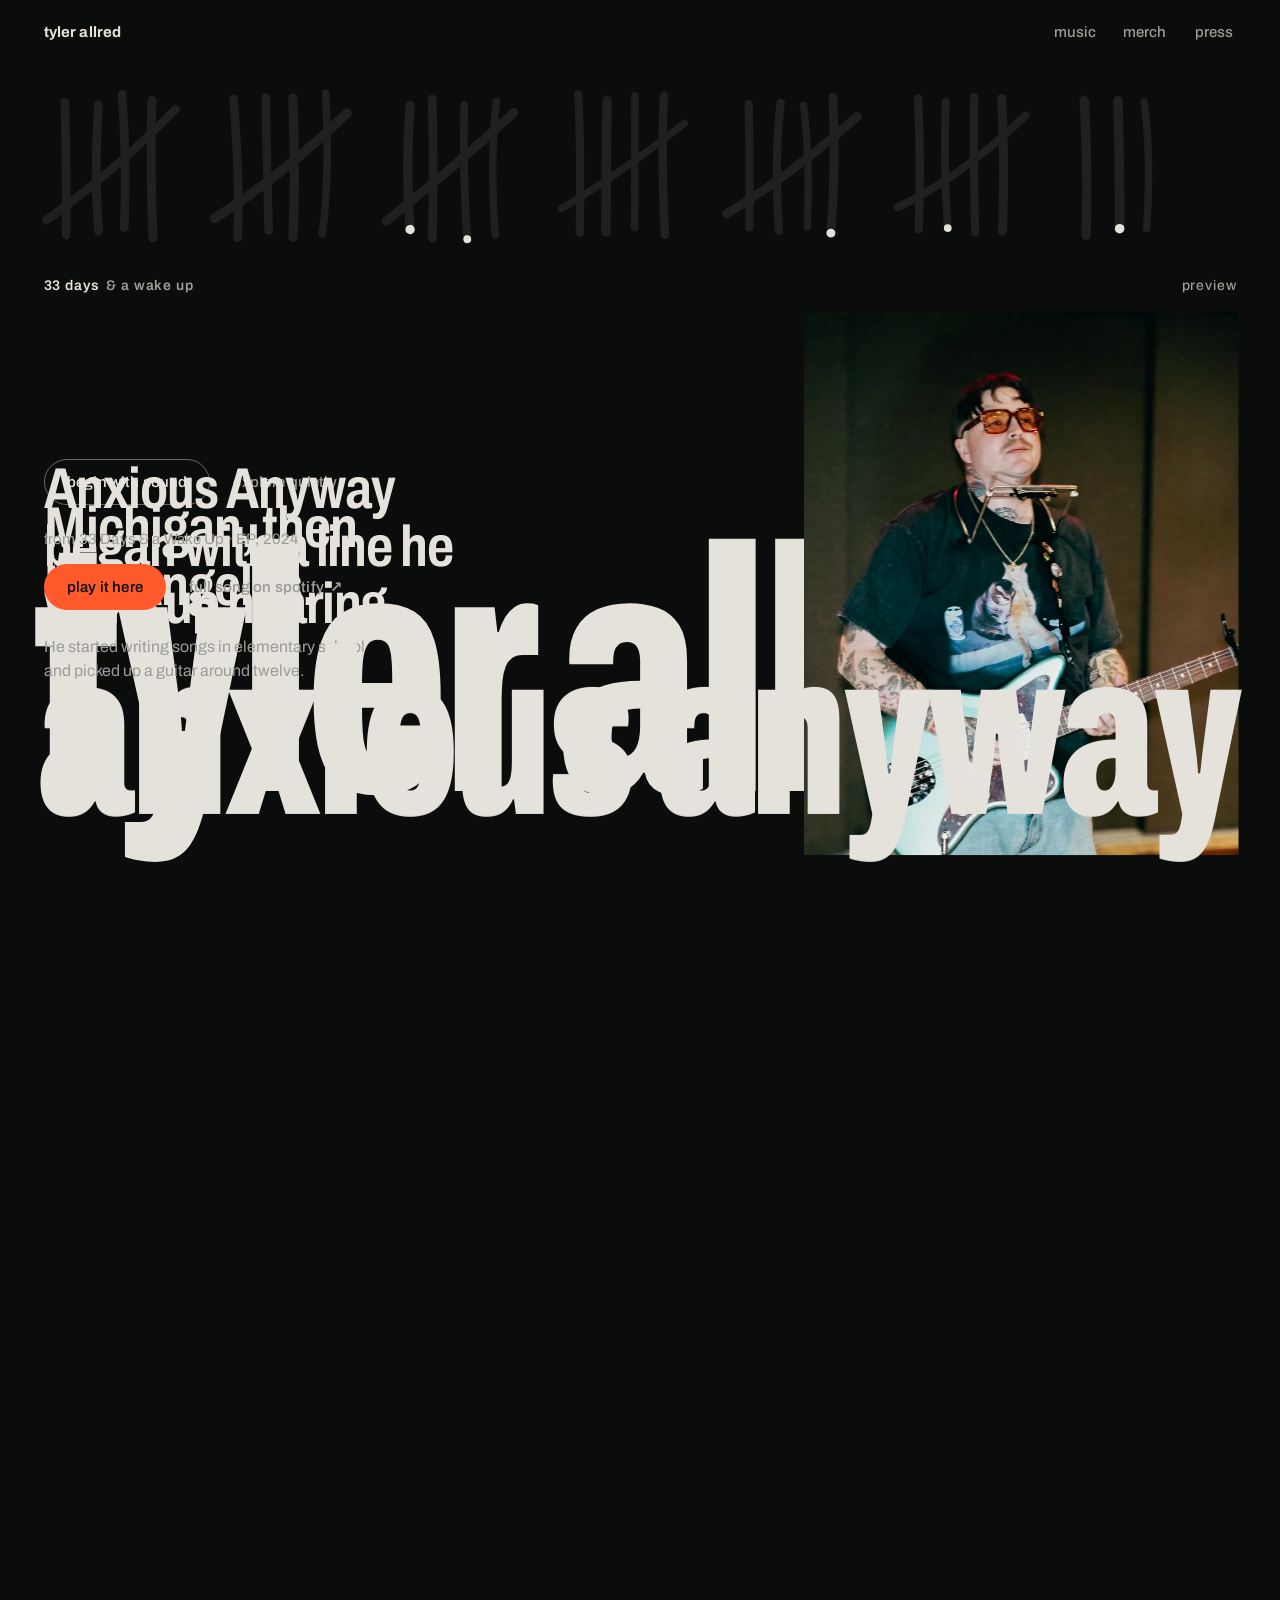
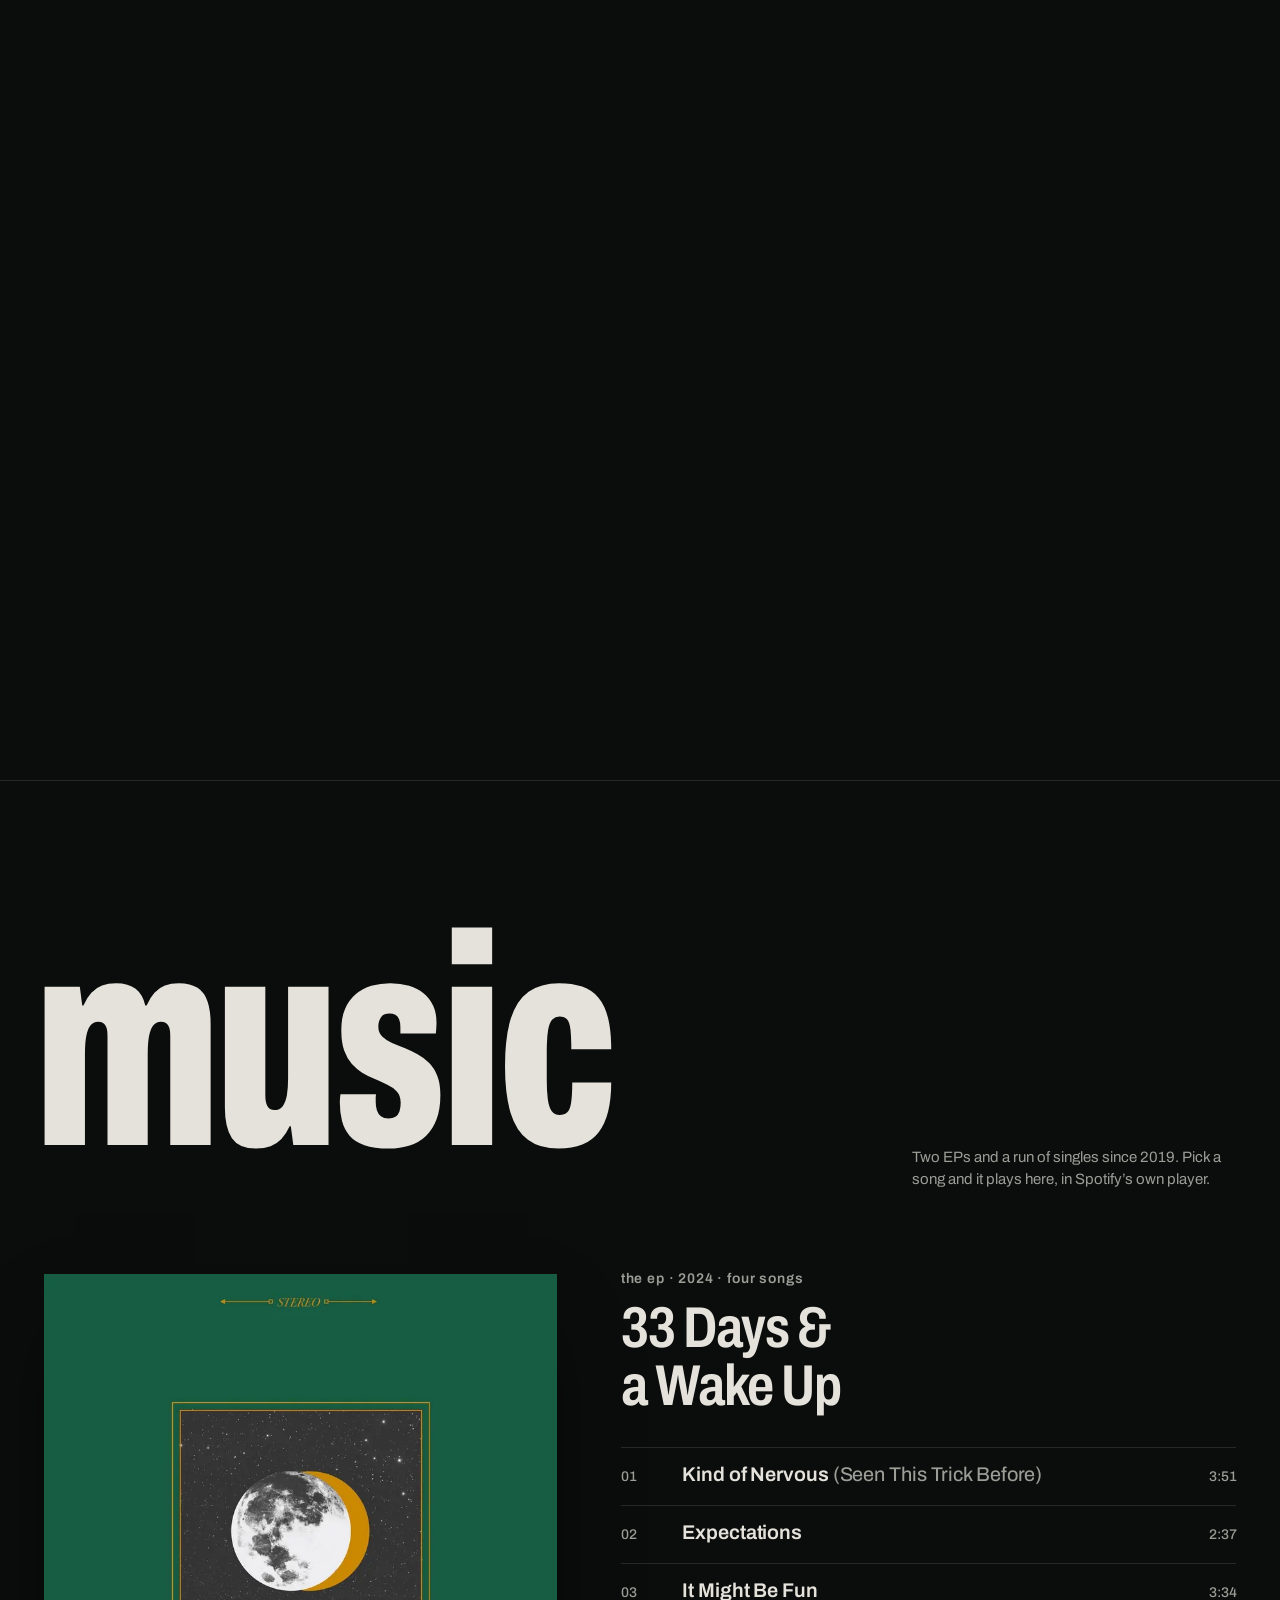
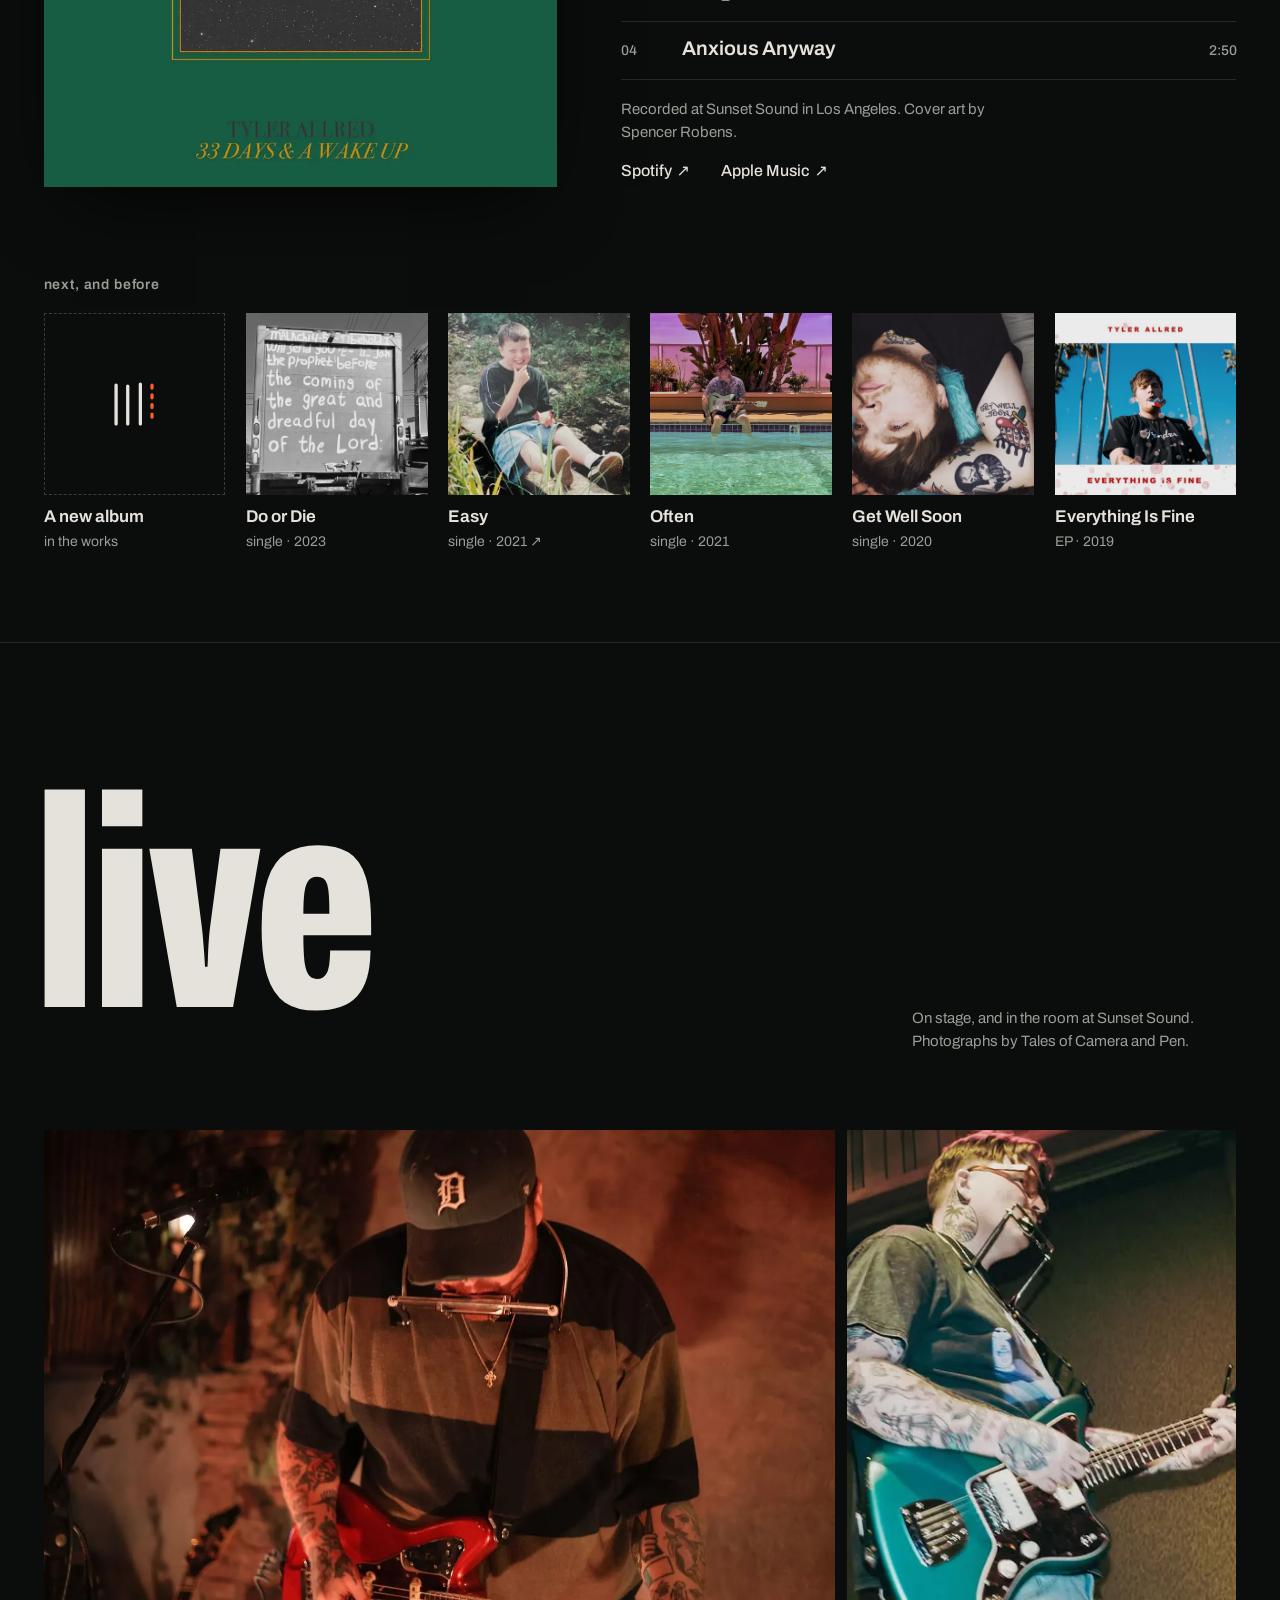
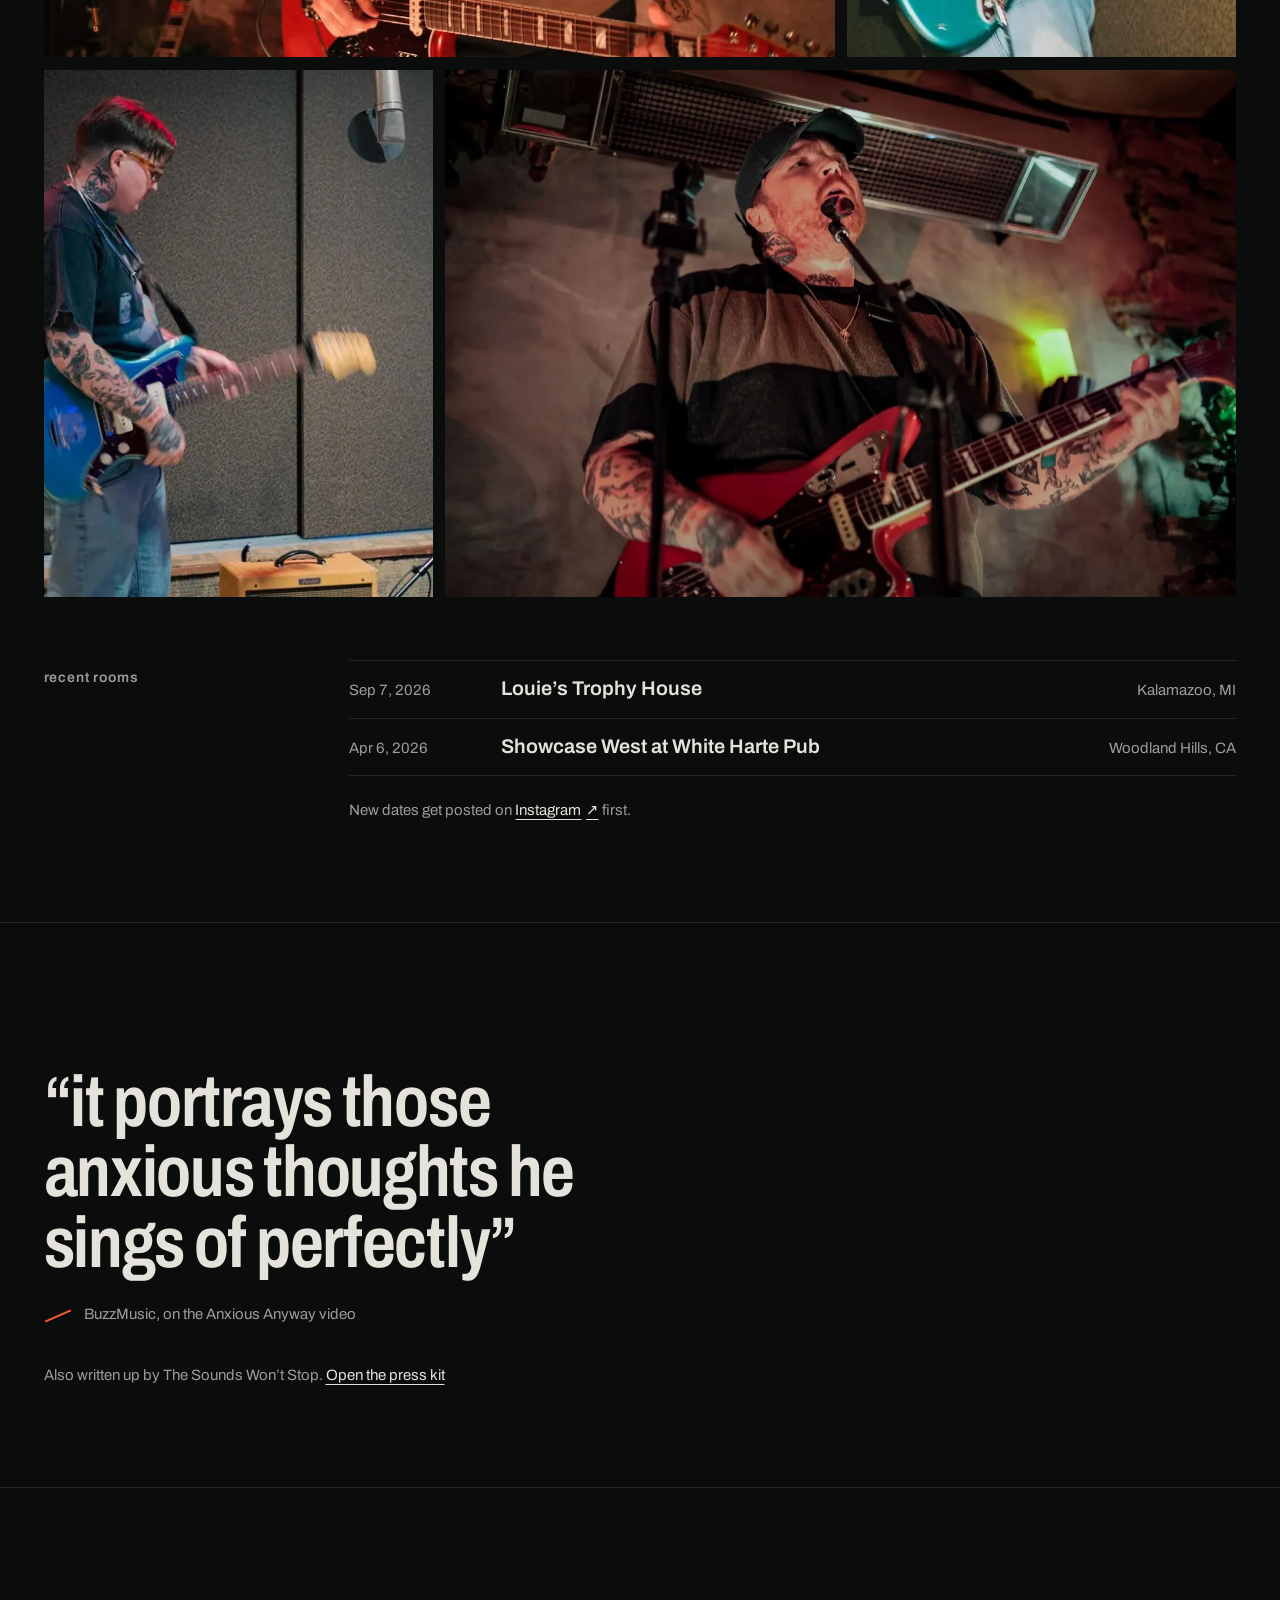
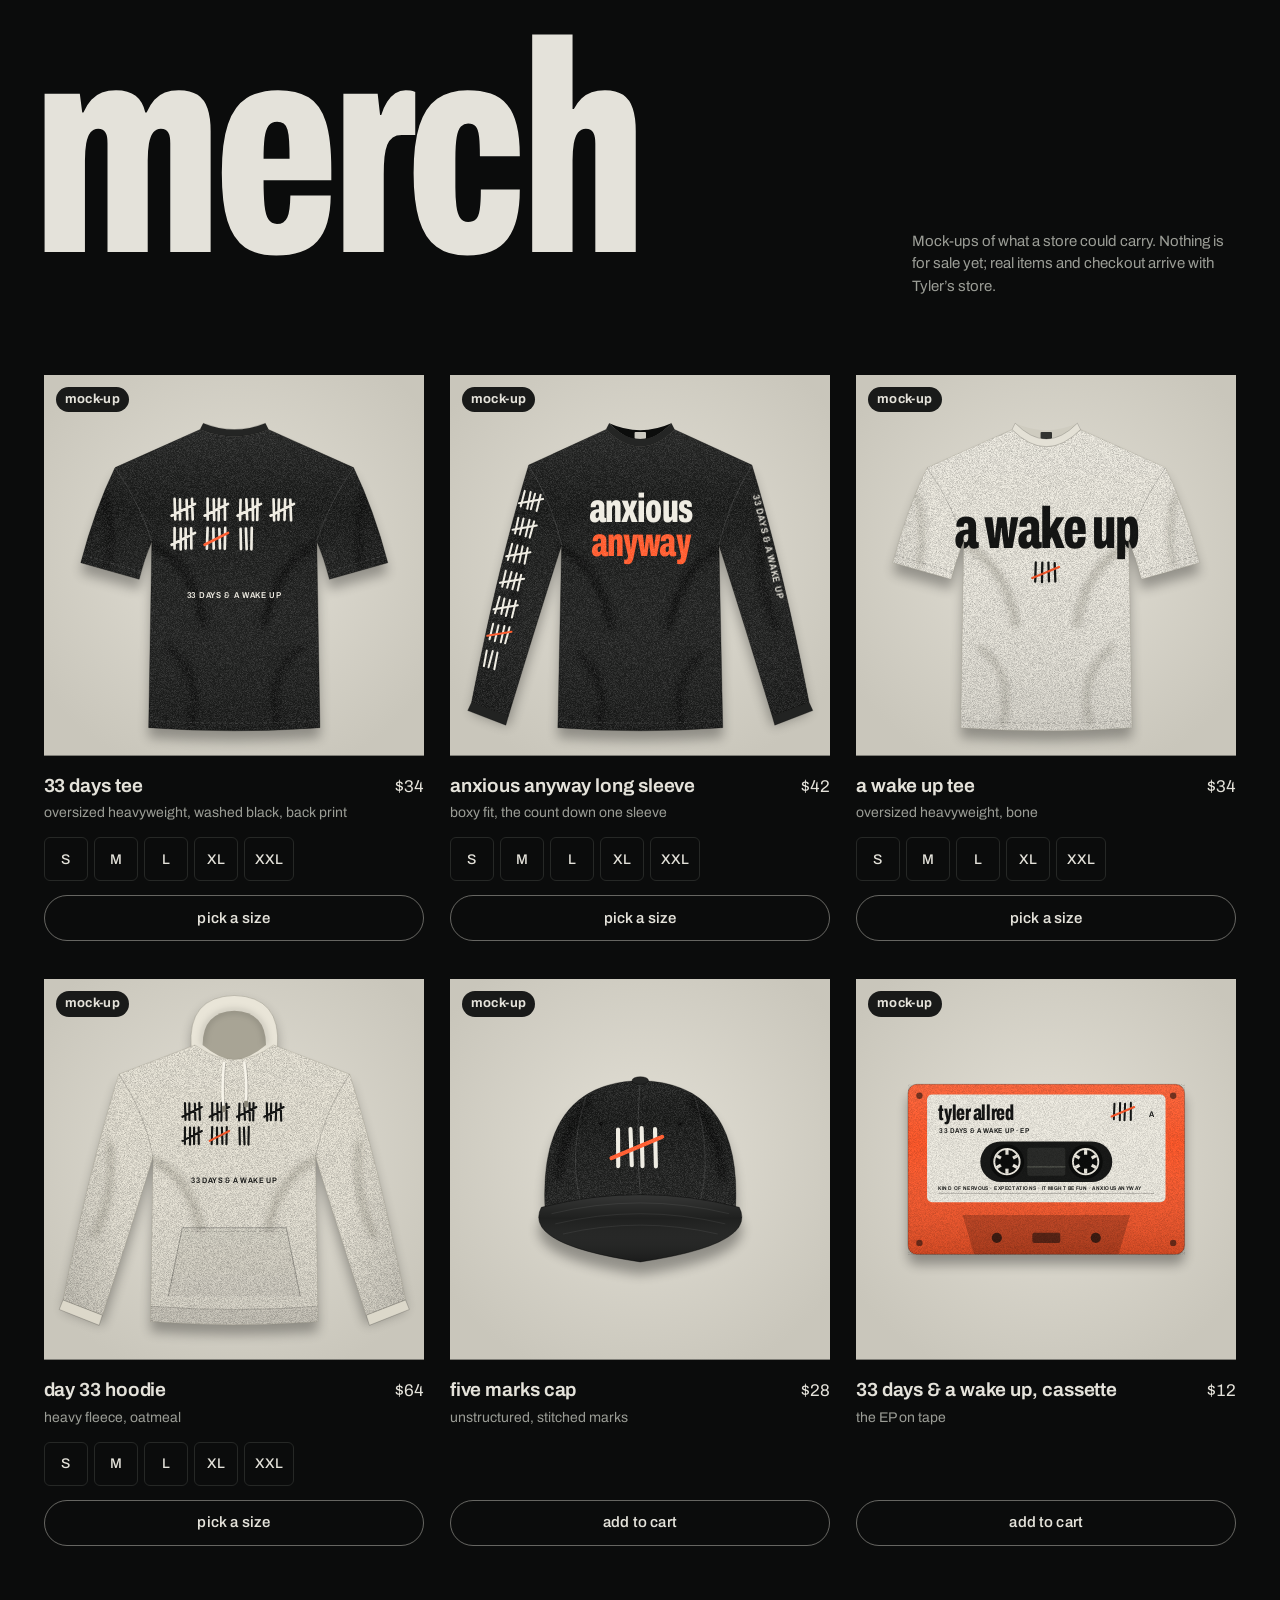
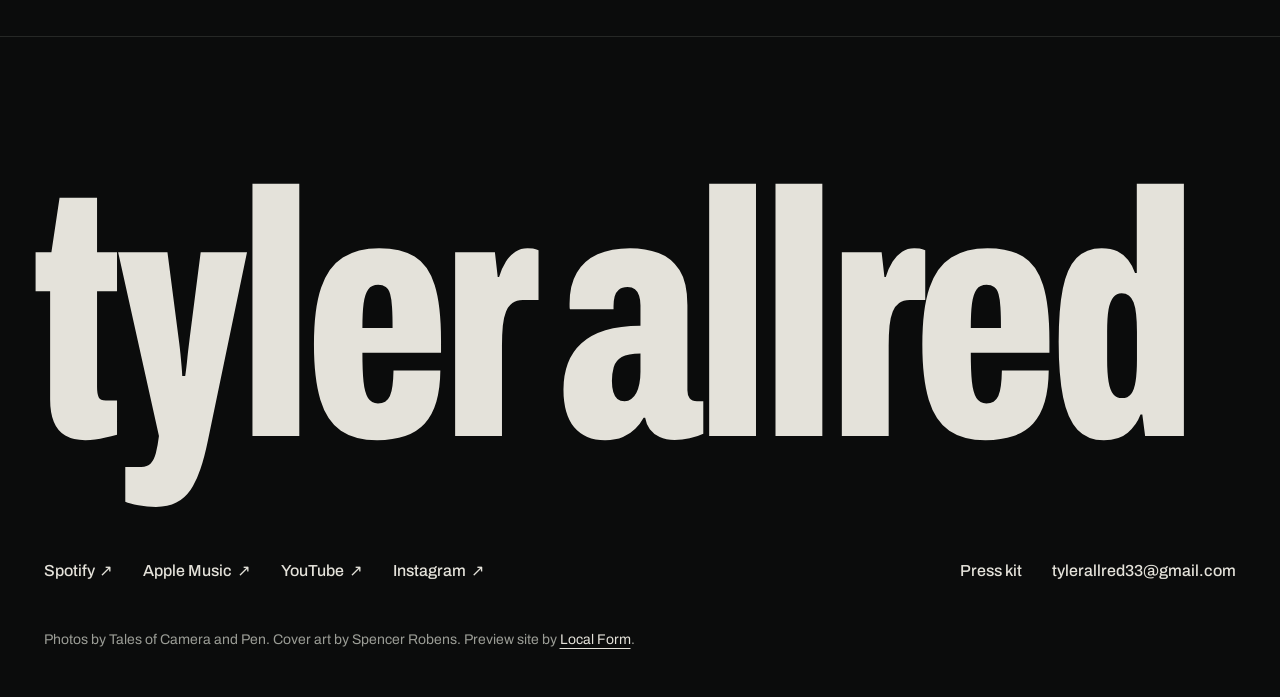
==== commit d746b2e2: "Preview (2026-11-16 sweep)" ====
--- a/index.html
+++ b/index.html
@@ -15,9 +15,9 @@
     // Choose the scrolling story before first paint; reduced motion keeps the plain flow.
     if (!matchMedia('(prefers-reduced-motion: reduce)').matches) document.documentElement.classList.add('story-on')
   </script>
-  <script type="module" crossorigin src="./assets/main-Dr-VQZSm.js"></script>
-  <link rel="modulepreload" crossorigin href="./assets/tally-Bx3_NikZ.js">
-  <link rel="stylesheet" crossorigin href="./assets/tally-DAh5Rfpg.css">
+  <script type="module" crossorigin src="./assets/main-BGLwbhtP.js"></script>
+  <link rel="modulepreload" crossorigin href="./assets/tally-wdlEsGnu.js">
+  <link rel="stylesheet" crossorigin href="./assets/tally-Bg3HaGam.css">
 </head>
 <body>
   <header class="top">
--- a/assets/tally-Bg3HaGam.css
+++ b/assets/tally-Bg3HaGam.css
@@ -0,0 +1 @@
+@font-face{font-family:Archivo Variable;font-style:normal;font-display:swap;font-weight:100 900;font-stretch:62% 125%;src:url(./archivo-vietnamese-wdth-normal-rJmnGBSt.woff2) format("woff2-variations");unicode-range:U+0102-0103,U+0110-0111,U+0128-0129,U+0168-0169,U+01A0-01A1,U+01AF-01B0,U+0300-0301,U+0303-0304,U+0308-0309,U+0323,U+0329,U+1EA0-1EF9,U+20AB}@font-face{font-family:Archivo Variable;font-style:normal;font-display:swap;font-weight:100 900;font-stretch:62% 125%;src:url(./archivo-latin-ext-wdth-normal-7khWdh9v.woff2) format("woff2-variations");unicode-range:U+0100-02BA,U+02BD-02C5,U+02C7-02CC,U+02CE-02D7,U+02DD-02FF,U+0304,U+0308,U+0329,U+1D00-1DBF,U+1E00-1E9F,U+1EF2-1EFF,U+2020,U+20A0-20AB,U+20AD-20C0,U+2113,U+2C60-2C7F,U+A720-A7FF}@font-face{font-family:Archivo Variable;font-style:normal;font-display:swap;font-weight:100 900;font-stretch:62% 125%;src:url(./archivo-latin-wdth-normal-DY7AcnAa.woff2) format("woff2-variations");unicode-range:U+0000-00FF,U+0131,U+0152-0153,U+02BB-02BC,U+02C6,U+02DA,U+02DC,U+0304,U+0308,U+0329,U+2000-206F,U+20AC,U+2122,U+2191,U+2193,U+2212,U+2215,U+FEFF,U+FFFD}:root{--bg: #0b0c0c;--fg: #e4e2da;--muted: #9b9d96;--line: #262826;--panel: #121413;--hot: #ff5a2c;--gut: clamp(20px, 3.4vw, 56px);--font: "Archivo Variable", "Archivo", ui-sans-serif, system-ui, -apple-system, "Segoe UI", sans-serif;color-scheme:dark}*,*:before,*:after{box-sizing:border-box}html{background:var(--bg);overflow-x:hidden;overflow-x:clip;overscroll-behavior-x:none;touch-action:manipulation;-webkit-text-size-adjust:100%;text-size-adjust:100%;scroll-behavior:smooth}@media(prefers-reduced-motion:reduce){html{scroll-behavior:auto}}body{margin:0;background:var(--bg);color:var(--fg);font-family:var(--font);font-weight:400;font-size:16px;line-height:1.5;-webkit-font-smoothing:antialiased;-moz-osx-font-smoothing:grayscale;text-rendering:optimizeLegibility;overflow-x:clip}h1,h2,h3,p,figure,ul{margin:0}ul{padding:0;list-style:none}img{display:block;max-width:100%;height:auto}a,button{color:inherit;font:inherit;-webkit-tap-highlight-color:transparent}button{cursor:pointer}[hidden]{display:none!important}:focus{outline:none}:focus-visible{outline:2px solid var(--fg);outline-offset:4px;border-radius:3px}.sr{position:absolute!important;width:1px;height:1px;overflow:hidden;clip:rect(0 0 0 0);clip-path:inset(50%);white-space:nowrap}.nowrap{white-space:nowrap}.mega{font-variation-settings:"wdth" 62;font-stretch:62%;font-weight:800;font-size:min(27.2vw,44vh);line-height:.8;letter-spacing:-.022em;text-transform:lowercase;white-space:nowrap;margin-left:-.035em;padding-bottom:.13em}.song{font-size:min(18.4vw,34vh)}.mega,.story-on .mega.fx{pointer-events:none}.big{font-variation-settings:"wdth" 78;font-stretch:78%;font-weight:650;font-size:clamp(31px,4.5vw,78px);line-height:1;letter-spacing:-.018em;max-width:17ch;text-wrap:balance}.aside{max-width:38ch;margin-top:clamp(14px,1.6vw,26px);color:var(--muted);font-size:clamp(16px,1.15vw,19px);line-height:1.5;text-wrap:pretty}.pill{display:inline-flex;align-items:center;justify-content:center;gap:.4em;min-height:46px;padding:0 22px;border:1px solid rgba(228,226,218,.42);border-radius:999px;background:none;color:var(--fg);font-size:15px;font-weight:550;letter-spacing:.01em;text-decoration:none;white-space:nowrap;transition:background-color .25s ease,color .25s ease,border-color .25s ease}.pill[aria-pressed=true]{background:var(--fg);color:var(--bg);border-color:var(--fg)}.pill-quiet{border-color:transparent;color:var(--muted);padding:0 6px}.pill-quiet[aria-pressed=true]{background:none;color:var(--fg);border-color:transparent}.pill-hot{background:var(--hot);border-color:var(--hot);color:#0b0c0c}@media(hover:hover){.pill:hover{background:var(--fg);color:var(--bg);border-color:var(--fg)}.pill-quiet:hover{background:none;color:var(--fg);border-color:transparent}.pill-hot:hover{background:var(--fg);border-color:var(--fg)}}.pill:disabled{opacity:.4;cursor:default}.text-btn{min-height:44px;padding:0 4px;background:none;border:0;color:var(--muted);font-size:14px}.text-btn:hover{color:var(--fg)}.top{position:fixed;inset:0 0 auto 0;z-index:20;display:flex;align-items:center;justify-content:space-between;padding:10px var(--gut) 18px;background:linear-gradient(var(--bg) 50%,rgba(11,12,12,0));pointer-events:none}.top a,.top button{pointer-events:auto}.top-name{display:inline-flex;align-items:center;min-height:44px;font-weight:700;font-size:15px;letter-spacing:.01em;text-decoration:none;opacity:0;visibility:hidden;transition:opacity .4s ease,visibility .4s}.past-arrival .top-name{opacity:1;visibility:visible}.top-nav{display:flex;align-items:center;gap:clamp(14px,2vw,28px);margin-left:auto}.top-nav a,.cart-btn{display:inline-flex;align-items:center;justify-content:center;min-height:44px;min-width:44px;background:none;border:0;padding:0;color:var(--muted);font-size:15px;font-weight:500;text-decoration:none;transition:color .25s ease}.top-nav a:hover,.cart-btn:hover{color:var(--fg)}.cart-btn{color:var(--fg);gap:7px}.cart-btn span{display:inline-grid;place-items:center;min-width:22px;height:22px;padding:0 6px;border-radius:999px;background:var(--hot);color:#0b0c0c;font-size:12px;font-weight:700;font-variant-numeric:tabular-nums}.tally{padding:76px var(--gut) 0}.tally-marks{transition:opacity .9s ease}.tally-marks svg{display:block;width:100%;height:auto;overflow:visible}.t-ghost{stroke:#1f2120}.t-ink{stroke:var(--fg);transition:stroke .5s ease}.t-ink.is-latest{stroke:var(--hot)}.tally.is-wake .tally-marks{opacity:.3}.tally-label{display:flex;gap:.5em;margin-top:clamp(10px,1.2vw,18px);font-size:14px;font-weight:600;letter-spacing:.06em;text-transform:lowercase;font-variant-numeric:tabular-nums}.tally-rest{color:var(--muted);transition:color .5s ease}.tally-preview{margin-left:auto;color:var(--muted);font-weight:500}.tally.is-wake .tally-rest{color:var(--hot)}.beat{padding:clamp(56px,12vh,140px) var(--gut)}.beat-arrival .inner{display:flex;flex-direction:column;gap:28px}.choose,.song-actions{display:flex;flex-wrap:wrap;align-items:center;gap:10px 16px}.photo img{width:100%;aspect-ratio:4 / 5;object-fit:cover;object-position:50% 30%;background:var(--panel);filter:contrast(1.06)}.beat-person .inner{display:grid;gap:28px}.beat-person .photo{width:min(420px,100%)}.from{color:var(--muted);font-size:15px;letter-spacing:.01em}.beat-song .inner{display:flex;flex-direction:column;gap:22px}.mega .w{display:inline}.story-on .story{position:relative;height:620vh;height:620svh}.story-on .stage{position:sticky;top:0;height:100vh;height:100svh;display:grid;grid-template-rows:auto minmax(0,1fr);overflow:hidden}.story-on .beats{position:relative;container-type:size}@supports (height: 1cqh){.story-on .beat .mega{font-size:min(27.2vw,44vh,calc((100cqh - 190px) / .95))}.story-on .beat .song{font-size:min(18.4vw,34vh,calc((100cqh - 230px) / .95))}}.story-on .beat{position:absolute;top:0;right:0;bottom:0;left:0;padding:clamp(18px,3vh,40px) var(--gut) clamp(22px,4.5vh,48px);pointer-events:none}.story-on .beat .inner{height:100%}.story-on .fx{opacity:0;will-change:opacity,transform;pointer-events:auto}.story-on .fx.is-off{pointer-events:none}.story-on .beat-arrival .fx{opacity:1}.story-on .beat-arrival .inner,.story-on .beat-song .inner{display:flex;flex-direction:column;justify-content:flex-end;gap:clamp(18px,3.4vh,40px)}.story-on .beat-song .inner{gap:0}.story-on .beat-song .from{order:-2;margin-bottom:14px}.story-on .beat-song .song-actions{order:-1;margin-bottom:clamp(18px,3.4vh,40px)}.story-on .beat-thought .inner{display:flex;flex-direction:column;justify-content:center}.story-on .beat-person .inner{display:grid;grid-template-columns:minmax(0,1fr) auto;gap:var(--gut);align-items:end}.story-on .beat-person .person-copy{align-self:center}.story-on .beat-person .photo{order:2;height:100%;width:auto;aspect-ratio:4 / 5;transform-origin:50% 70%}.story-on .beat-person .photo{position:relative;overflow:hidden}.story-on .beat-person .photo picture,.story-on .beat-person .photo img{position:absolute;top:0;right:0;bottom:0;left:0;display:block;height:100%;width:100%}.sec{padding:clamp(80px,16vh,180px) var(--gut) clamp(60px,10vh,120px);border-top:1px solid var(--line);scroll-margin-top:20px}.sec-head{display:flex;flex-wrap:wrap;align-items:flex-end;justify-content:space-between;gap:20px 40px;margin-bottom:clamp(32px,5vw,64px)}.sec-title{font-size:min(24vw,300px)}.sec-note{max-width:36ch;color:var(--muted);font-size:15px;padding-bottom:.9em}.kicker{color:var(--muted);font-size:14px;font-weight:600;letter-spacing:.06em;text-transform:lowercase}.story-on .rise{opacity:0;transform:translate3d(0,22px,0);transition:opacity .9s ease,transform .9s cubic-bezier(.2,.7,.2,1)}.story-on .rise.is-in{opacity:1;transform:none}.ep{display:grid;grid-template-columns:minmax(0,5fr) minmax(0,6fr);gap:clamp(28px,5vw,88px);align-items:center}.ep-cover img{width:100%;box-shadow:0 30px 80px -30px #000000e6}.ep-title{max-width:12ch;margin-top:10px}.tracks{margin:clamp(20px,2.6vw,36px) 0 0;padding:0;list-style:none;border-top:1px solid var(--line)}.track{display:grid;grid-template-columns:2.6em minmax(0,1fr) auto;align-items:baseline;gap:10px;min-height:58px;padding:15px 0;border-bottom:1px solid var(--line);font-size:clamp(18px,1.55vw,24px);font-weight:620;letter-spacing:-.005em;line-height:1.2;text-decoration:none;transition:color .25s ease,padding-left .35s cubic-bezier(.2,.7,.2,1)}.track-n,.track-d{color:var(--muted);font-size:14px;font-weight:500;font-variant-numeric:tabular-nums;transition:color .25s ease}.track-sub{color:var(--muted);font-weight:450}.track:hover{padding-left:8px}.track:hover,.track[aria-current=true],.track[aria-current=true] .track-n,.track[aria-current=true] .track-d{color:var(--hot)}.track.is-playing .track-d:before{content:"playing · "}.ep-credit{margin-top:18px;color:var(--muted);font-size:15px;max-width:44ch}.ep .links{margin-top:6px}.rels-h{margin:clamp(56px,9vh,110px) 0 18px}.rels{display:grid;grid-template-columns:repeat(6,minmax(0,1fr));gap:clamp(22px,3vw,40px) clamp(12px,1.6vw,24px)}.rel{display:flex;flex-direction:column;text-decoration:none}.rel-art{position:relative;display:block;aspect-ratio:1 / 1;overflow:hidden;background:var(--panel);margin-bottom:12px}.rel-art img{width:100%;height:100%;object-fit:cover;filter:saturate(.82) brightness(.92);transition:transform .7s cubic-bezier(.2,.7,.2,1),filter .4s ease}.rel:hover .rel-art img,.rel[aria-current=true] .rel-art img{transform:scale(1.045);filter:none}.rel-t{font-size:17px;font-weight:650;line-height:1.2;transition:color .25s ease}.rel-y{margin-top:3px;color:var(--muted);font-size:14px}a.rel:hover .rel-t,.rel[aria-current=true] .rel-t{color:var(--hot)}.rel.is-playing .rel-y:after{content:" · playing";color:var(--hot)}.rel-next .rel-art{display:grid;place-items:center;background:none;border:1px dashed #3a3d3a;color:var(--fg)}.rel-next .rel-art svg{width:54%;height:auto}.rel-next .hot{stroke:var(--hot)}.shots-grid{display:grid;grid-template-columns:repeat(3,minmax(0,1fr));gap:clamp(8px,1vw,16px)}.shot{position:relative;overflow:hidden;background:var(--panel);min-height:0}.shot img{position:absolute;top:0;right:0;bottom:0;left:0;width:100%;height:100%;object-fit:cover}.shot-wide{grid-column:span 2;aspect-ratio:3 / 2}.rooms{display:grid;grid-template-columns:minmax(120px,22%) minmax(0,1fr);gap:12px var(--gut);margin-top:clamp(40px,7vh,88px)}.rooms .kicker{padding-top:.5em}.room-list{border-top:1px solid var(--line)}.room-list li{display:grid;grid-template-columns:8.5em minmax(0,1fr) auto;gap:4px 16px;align-items:baseline;padding:16px 0;border-bottom:1px solid var(--line)}.room-d,.room-c{color:var(--muted);font-size:15px;font-variant-numeric:tabular-nums}.room-v{font-size:clamp(18px,1.55vw,24px);font-weight:620;line-height:1.2}.room-note{grid-column:2;color:var(--muted);font-size:15px}.room-note a,.said-more a{display:inline-flex;align-items:center;gap:.3em;min-height:44px;color:var(--fg);text-underline-offset:4px}.room-note a:hover,.said-more a:hover{color:var(--hot)}.said{display:grid;gap:clamp(20px,3vh,36px)}.quote blockquote{margin:0;max-width:22ch;font-size:clamp(34px,5.6vw,104px);line-height:.98;text-wrap:balance}.quote figcaption{margin-top:clamp(16px,2vw,28px);color:var(--muted);font-size:15px}.quote figcaption:before{content:"";display:inline-block;width:28px;height:2px;margin-right:12px;vertical-align:middle;background:var(--hot);transform:rotate(-24deg)}.said-more{color:var(--muted);font-size:15px}.merch-grid{display:grid;grid-template-columns:repeat(3,minmax(0,1fr));gap:clamp(28px,3vw,48px) clamp(16px,2vw,32px)}.item{display:flex;flex-direction:column;min-width:0}.item-art{position:relative;aspect-ratio:1 / 1;display:grid;place-items:center;background:var(--panel);color:#3b3e3b;overflow:hidden}.item-art svg{width:46%;height:auto}.item-art .mock{width:100%;height:100%;transition:transform .8s cubic-bezier(.2,.7,.2,1)}.item:hover .mock{transform:scale(1.035)}.item-art-mock .item-tag{background:#191a19;color:var(--fg)}.item-art svg .hot{stroke:var(--hot)}.item-art img{width:100%;height:100%;object-fit:cover}.item-tag{position:absolute;top:12px;left:12px;padding:3px 9px;border-radius:999px;background:var(--fg);color:var(--bg);font-size:13px;font-weight:700;letter-spacing:.03em}.item-meta{display:flex;justify-content:space-between;align-items:baseline;gap:12px;margin-top:16px}.item-title{font-size:19px;font-weight:650;letter-spacing:-.005em;text-transform:lowercase}.item-price{font-size:17px;font-variant-numeric:tabular-nums}.item-note{margin-top:2px;color:var(--muted);font-size:14px}.sizes{display:flex;flex-wrap:wrap;gap:6px;margin-top:14px}.size{min-width:44px;min-height:44px;padding:0 10px;background:none;border:1px solid var(--line);border-radius:6px;color:var(--fg);font-size:14px;font-weight:500;transition:border-color .2s ease,background-color .2s ease,color .2s ease}.size:hover{border-color:var(--muted)}.size[aria-pressed=true]{background:var(--fg);border-color:var(--fg);color:var(--bg)}.size:disabled{color:#555853;text-decoration:line-through;cursor:default}.item-add{margin-top:14px;width:100%}.item>.item-add:nth-last-child(1){margin-top:auto}.item .sizes+.item-add{margin-top:14px}.item-note+.item-add,.item-meta+.item-add{margin-top:14px}.cart{margin:0 0 0 auto;width:min(420px,100vw);height:100vh;height:100dvh;max-height:none;max-width:none;padding:18px 24px 24px;border:0;border-left:1px solid var(--line);background:#0f1110;color:var(--fg);overflow-y:auto}.cart[open]{display:flex;flex-direction:column}.cart::backdrop{background:#0000009e}.cart-head{display:flex;align-items:center;justify-content:space-between}.cart-head h2{font-size:22px;font-weight:750}.cart-lines{margin-top:12px}.cart-line{display:grid;grid-template-columns:minmax(0,1fr) auto auto;align-items:center;gap:14px;padding:14px 0;border-bottom:1px solid var(--line)}.cart-line-title{font-weight:600;text-transform:lowercase}.cart-line-variant{color:var(--muted);font-size:14px}.cart-line-price{min-width:52px;text-align:right;font-variant-numeric:tabular-nums}.qty{display:flex;align-items:center}.qty-btn{width:44px;height:44px;background:none;border:0;color:var(--fg);font-size:18px}.qty-btn:hover{color:var(--hot)}.qty-n{min-width:20px;text-align:center;font-variant-numeric:tabular-nums}.cart-empty{margin-top:28px;color:var(--muted)}.cart-foot{margin-top:auto;padding-top:24px}.cart-total{display:flex;justify-content:space-between;font-size:18px;font-weight:600;font-variant-numeric:tabular-nums}.cart-checkout{width:100%;margin-top:16px;min-height:52px;font-size:16px}.cart-msg{min-height:1.5em;margin-top:10px;color:var(--muted);font-size:14px}.end{padding:clamp(80px,16vh,180px) var(--gut) clamp(28px,5vh,56px);border-top:1px solid var(--line)}.end-cols{display:flex;flex-wrap:wrap;justify-content:space-between;gap:20px 48px;margin-top:clamp(28px,5vh,56px)}.links{display:flex;flex-wrap:wrap;gap:0 clamp(18px,2.4vw,36px)}.links a{display:inline-flex;align-items:center;gap:.3em;min-height:44px;color:var(--fg);font-size:16px;font-weight:500;text-decoration:none;transition:color .25s ease}.links a:hover{color:var(--hot)}.end-fine{margin-top:clamp(20px,4vh,40px);color:var(--muted);font-size:14px}.end-fine{line-height:1.6}.end-fine a{display:inline-block;padding:12px 0;margin:-12px 0;color:var(--fg);text-underline-offset:4px}.end-fine a:hover{color:var(--hot)}@media(max-width:900px){.merch-grid{grid-template-columns:repeat(2,minmax(0,1fr))}.ep{grid-template-columns:minmax(0,1fr)}.ep-cover{max-width:520px}.rooms{grid-template-columns:minmax(0,1fr)}.room-note{grid-column:1}.story-on .beat-person .inner{grid-template-columns:minmax(0,1fr);grid-template-rows:minmax(0,1fr) auto;gap:18px;align-items:start}.story-on .beat-person .photo{order:0;height:100%;max-height:100%}.story-on .beat-person .person-copy{align-self:end}}@media(max-width:1100px){.rels{grid-template-columns:repeat(3,minmax(0,1fr))}}@media(max-width:640px){.tally{padding-top:64px}.mega{font-size:min(46vw,24vh);line-height:.82;white-space:normal}.mega .w{display:block}.sec-title{font-size:min(34vw,200px)}.end-name{font-size:min(46vw,200px)}.rels,.shots-grid{grid-template-columns:repeat(2,minmax(0,1fr))}.shot:not(.shot-wide){aspect-ratio:4 / 5}.room-list li{grid-template-columns:minmax(0,1fr) auto}.room-v{grid-column:1 / -1;grid-row:1}.top-nav{gap:16px}.song{font-size:min(33vw,21vh)}.story-on .story{height:520vh;height:520svh}.story-on .beat-person .photo{width:100%;aspect-ratio:auto}.story-on .beat-person .photo img{object-position:50% 22%}.story-on .beat-thought .inner{justify-content:flex-start;padding-top:5vh}.merch-grid{grid-template-columns:minmax(0,1fr)}.end-cols{flex-direction:column}}.dock{position:fixed;right:max(16px,env(safe-area-inset-right));bottom:max(16px,env(safe-area-inset-bottom));z-index:30;display:flex;align-items:center;gap:14px;padding:4px 6px 4px 16px;border:1px solid var(--line);border-radius:14px;background:#0f1110;color:var(--muted);font-size:13px;opacity:0;transform:translate3d(0,6px,0);transition:opacity .5s ease,transform .5s ease}.dock.is-in{opacity:1;transform:none}.dock-btn,.dock-close{min-height:44px;padding:0 10px;background:none;border:0;color:var(--muted);font-size:13px}.dock-btn[aria-pressed=true],.dock-btn:hover,.dock-close:hover{color:var(--fg)}.dock-vol{width:72px;height:44px;margin:0;background:none;accent-color:var(--fg);-webkit-appearance:none;-moz-appearance:none;appearance:none;cursor:pointer}.dock-vol::-webkit-slider-runnable-track{height:2px;background:#4a4d49}.dock-vol::-moz-range-track{height:2px;background:#4a4d49}.dock-vol::-webkit-slider-thumb{-webkit-appearance:none;width:11px;height:11px;margin-top:-4.5px;border-radius:50%;background:var(--fg)}.dock-vol::-moz-range-thumb{width:11px;height:11px;border:0;border-radius:50%;background:var(--fg)}.dock-spotify{flex-direction:column;align-items:stretch;gap:0;width:330px;padding:0 6px 6px}.dock-head{display:flex;align-items:center;gap:12px;padding-left:10px}.dock-label{color:var(--fg);font-weight:600}.dock-state{flex:1}.dock-player{min-height:80px;border-radius:12px;overflow:hidden}.dock-player iframe{display:block;border:0}.dock-link{display:inline-flex;align-items:center;min-height:44px;padding-left:10px;color:var(--fg);text-decoration:none}@media(max-width:640px){.dock-spotify{left:12px;right:12px;width:auto}.dock-tall.story-on .beat{padding-bottom:150px;transition:padding-bottom .4s ease}.dock-tall .mega{font-size:min(46vw,19vh)}.dock-tall .song{font-size:min(33vw,17vh)}@supports (height: 1cqh){.story-on .beat .mega{font-size:min(46vw,calc((100cqh - 135px) / 1.8))}.story-on .beat .song{font-size:min(33vw,calc((100cqh - 172px) / 1.8))}.dock-tall.story-on .beat .mega{font-size:min(46vw,max(40px,calc((100cqh - 265px) / 1.8)))}.dock-tall.story-on .beat .song{font-size:min(33vw,max(40px,calc((100cqh - 300px) / 1.8)))}}}@media(prefers-reduced-motion:reduce){*,*:before,*:after{transition:none!important}}
